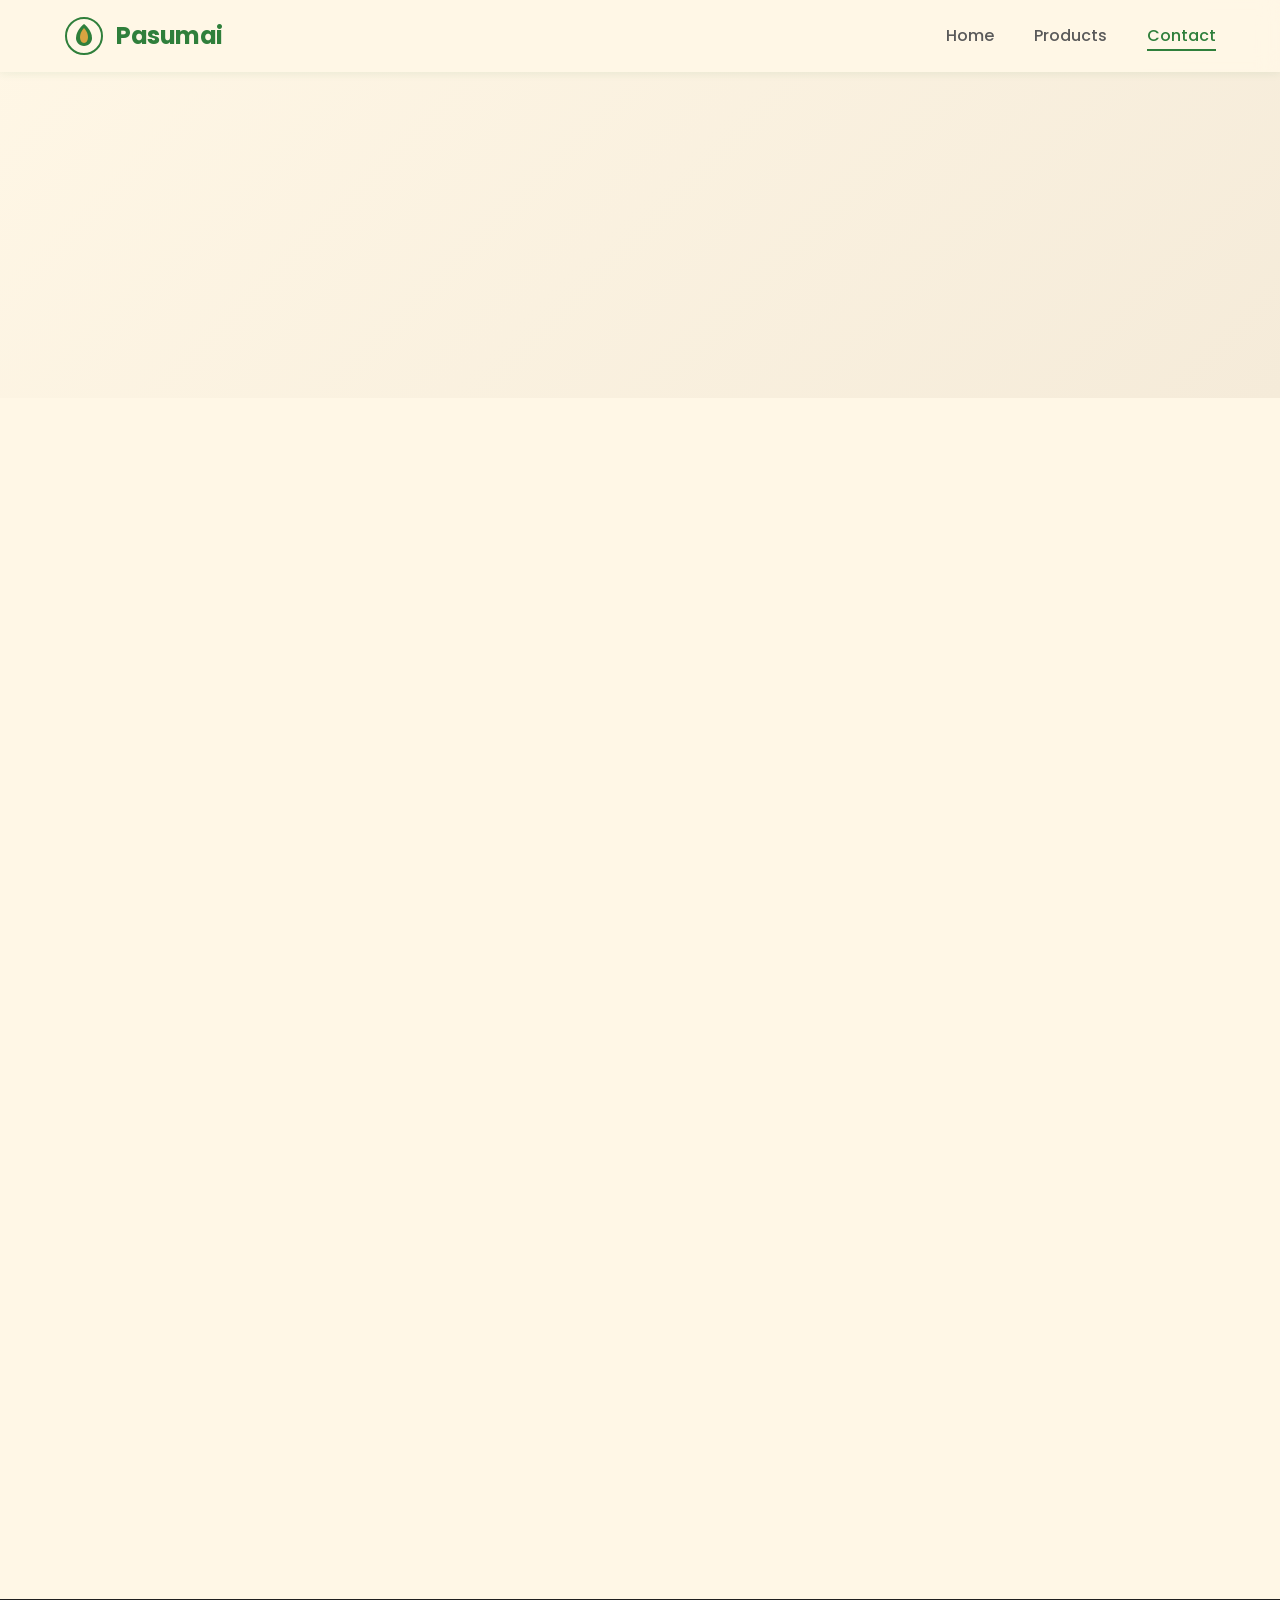
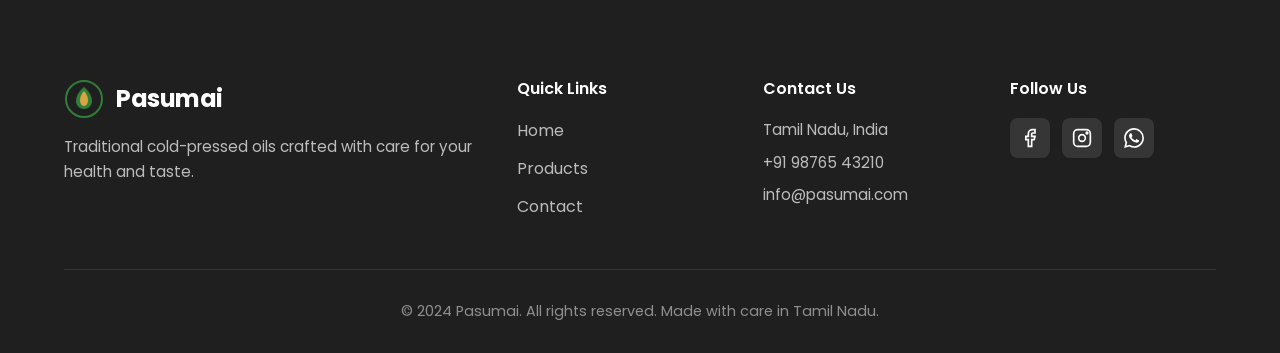
==== contact.html @ 81ae9e36 "Add files via upload" ====
<!DOCTYPE html>
<html lang="en">
<head>
  <meta charset="UTF-8">
  <meta name="viewport" content="width=device-width, initial-scale=1.0">
  <title>Contact - Pasumai Cold-Pressed Oils</title>
  <link rel="preconnect" href="https://fonts.googleapis.com">
  <link rel="preconnect" href="https://fonts.gstatic.com" crossorigin>
  <link href="https://fonts.googleapis.com/css2?family=Poppins:wght@400;500;600;700&family=Tiro+Tamil&display=swap" rel="stylesheet">
  <link rel="stylesheet" href="style.css">
</head>
<body>
  <!-- Floating Elements Background -->
  <div class="floating-elements" aria-hidden="true">
    <div class="leaf leaf-1"></div>
    <div class="leaf leaf-2"></div>
    <div class="grain grain-1"></div>
  </div>

  <!-- Navigation -->
  <nav class="navbar" id="navbar">
    <div class="nav-container">
      <a href="index.html" class="logo">
        <svg class="logo-icon" viewBox="0 0 40 40" fill="none" xmlns="http://www.w3.org/2000/svg">
          <circle cx="20" cy="20" r="18" stroke="#2F7F3B" stroke-width="2"/>
          <path d="M20 8C20 8 12 14 12 22C12 26 15 30 20 30C25 30 28 26 28 22C28 14 20 8 20 8Z" fill="#2F7F3B"/>
          <path d="M20 12C20 12 16 16 16 21C16 24 17.5 27 20 27C22.5 27 24 24 24 21C24 16 20 12 20 12Z" fill="#D9A441"/>
        </svg>
        <span class="logo-text">Pasumai</span>
      </a>
      
      <button class="mobile-menu-btn" id="mobileMenuBtn" aria-label="Toggle menu">
        <span></span>
        <span></span>
        <span></span>
      </button>
      
      <ul class="nav-links" id="navLinks">
        <li><a href="index.html">Home</a></li>
        <li><a href="products.html">Products</a></li>
        <li><a href="contact.html" class="active">Contact</a></li>
      </ul>
    </div>
  </nav>

  <!-- Page Header -->
  <section class="page-header">
    <div class="page-header-bg"></div>
    <div class="container">
      <div class="page-header-content reveal-up">
        <span class="section-label">Get in Touch</span>
        <h1>Place Your Order</h1>
        <p>We deliver pure, traditional oils right to your doorstep</p>
      </div>
    </div>
  </section>

  <!-- Contact Section -->
  <section class="contact-section section">
    <div class="container">
      <div class="contact-grid">
        <!-- Contact Form -->
        <div class="contact-form-container reveal-left">
          <div class="form-card">
            <h2>Order Form</h2>
            <p class="form-subtitle">Fill in your details and we'll get back to you shortly</p>
            
            <form id="orderForm" class="order-form">
              <div class="form-group">
                <label for="name">Your Name *</label>
                <input type="text" id="name" name="name" placeholder="Enter your full name" required>
                <span class="error-message" id="nameError"></span>
              </div>
              
              <div class="form-group">
                <label for="phone">Phone Number *</label>
                <input type="tel" id="phone" name="phone" placeholder="Enter your phone number" required>
                <span class="error-message" id="phoneError"></span>
              </div>
              
              <div class="form-group">
                <label for="product">Select Product *</label>
                <select id="product" name="product" required>
                  <option value="">Choose a product</option>
                  <option value="groundnut">Groundnut Oil - ₹220/L</option>
                  <option value="nallennai-mandavellam">Nallennai (Mandavellam) - ₹330/L</option>
                  <option value="nallennai-karupatti">Nallennai (Karupatti) - ₹340/L</option>
                  <option value="coconut">Coconut Oil - ₹380/L</option>
                </select>
                <span class="error-message" id="productError"></span>
              </div>
              
              <div class="form-group">
                <label for="quantity">Quantity (Liters) *</label>
                <input type="number" id="quantity" name="quantity" min="1" max="100" value="1" required>
                <span class="error-message" id="quantityError"></span>
              </div>
              
              <div class="form-group">
                <label for="address">Delivery Address</label>
                <textarea id="address" name="address" rows="3" placeholder="Enter your delivery address (optional)"></textarea>
              </div>
              
              <div class="form-total" id="formTotal">
                <span>Estimated Total:</span>
                <span class="total-amount" id="totalAmount">₹0</span>
              </div>
              
              <button type="submit" class="btn btn-primary btn-full">Submit Order</button>
            </form>
            
            <!-- Success Message -->
            <div id="successMessage" class="success-message hidden">
              <div class="success-icon">
                <svg viewBox="0 0 24 24" fill="none" stroke="currentColor" stroke-width="2">
                  <circle cx="12" cy="12" r="10"/>
                  <path d="M8 12l2 2 4-4"/>
                </svg>
              </div>
              <h3>Order Submitted Successfully!</h3>
              <p>Thank you for your order. We'll contact you shortly to confirm your order and arrange delivery.</p>
            </div>
          </div>
        </div>
        
        <!-- Contact Info -->
        <div class="contact-info reveal-right">
          <div class="info-card">
            <h3>Quick Contact</h3>
            <div class="contact-item">
              <div class="contact-icon">
                <svg viewBox="0 0 24 24" fill="none" stroke="#2F7F3B" stroke-width="2">
                  <path d="M22 16.92v3a2 2 0 0 1-2.18 2 19.79 19.79 0 0 1-8.63-3.07 19.5 19.5 0 0 1-6-6 19.79 19.79 0 0 1-3.07-8.67A2 2 0 0 1 4.11 2h3a2 2 0 0 1 2 1.72c.127.96.361 1.903.7 2.81a2 2 0 0 1-.45 2.11L8.09 9.91a16 16 0 0 0 6 6l1.27-1.27a2 2 0 0 1 2.11-.45c.907.339 1.85.573 2.81.7A2 2 0 0 1 22 16.92z"/>
                </svg>
              </div>
              <div>
                <p class="label">Phone</p>
                <p class="value">+91 98765 43210</p>
              </div>
            </div>
            <div class="contact-item">
              <div class="contact-icon">
                <svg viewBox="0 0 24 24" fill="currentColor">
                  <path d="M17.472 14.382c-.297-.149-1.758-.867-2.03-.967-.273-.099-.471-.148-.67.15-.197.297-.767.966-.94 1.164-.173.199-.347.223-.644.075-.297-.15-1.255-.463-2.39-1.475-.883-.788-1.48-1.761-1.653-2.059-.173-.297-.018-.458.13-.606.134-.133.298-.347.446-.52.149-.174.198-.298.298-.497.099-.198.05-.371-.025-.52-.075-.149-.669-1.612-.916-2.207-.242-.579-.487-.5-.669-.51-.173-.008-.371-.01-.57-.01-.198 0-.52.074-.792.372-.272.297-1.04 1.016-1.04 2.479 0 1.462 1.065 2.875 1.213 3.074.149.198 2.096 3.2 5.077 4.487.709.306 1.262.489 1.694.625.712.227 1.36.195 1.871.118.571-.085 1.758-.719 2.006-1.413.248-.694.248-1.289.173-1.413-.074-.124-.272-.198-.57-.347m-5.421 7.403h-.004a9.87 9.87 0 01-5.031-1.378l-.361-.214-3.741.982.998-3.648-.235-.374a9.86 9.86 0 01-1.51-5.26c.001-5.45 4.436-9.884 9.888-9.884 2.64 0 5.122 1.03 6.988 2.898a9.825 9.825 0 012.893 6.994c-.003 5.45-4.437 9.884-9.885 9.884m8.413-18.297A11.815 11.815 0 0012.05 0C5.495 0 .16 5.335.157 11.892c0 2.096.547 4.142 1.588 5.945L.057 24l6.305-1.654a11.882 11.882 0 005.683 1.448h.005c6.554 0 11.89-5.335 11.893-11.893a11.821 11.821 0 00-3.48-8.413z"/>
                </svg>
              </div>
              <div>
                <p class="label">WhatsApp</p>
                <p class="value">+91 98765 43210</p>
              </div>
            </div>
            <div class="contact-item">
              <div class="contact-icon">
                <svg viewBox="0 0 24 24" fill="none" stroke="#2F7F3B" stroke-width="2">
                  <path d="M4 4h16c1.1 0 2 .9 2 2v12c0 1.1-.9 2-2 2H4c-1.1 0-2-.9-2-2V6c0-1.1.9-2 2-2z"/>
                  <polyline points="22,6 12,13 2,6"/>
                </svg>
              </div>
              <div>
                <p class="label">Email</p>
                <p class="value">info@pasumai.com</p>
              </div>
            </div>
            <div class="contact-item">
              <div class="contact-icon">
                <svg viewBox="0 0 24 24" fill="none" stroke="#2F7F3B" stroke-width="2">
                  <path d="M21 10c0 7-9 13-9 13s-9-6-9-13a9 9 0 0 1 18 0z"/>
                  <circle cx="12" cy="10" r="3"/>
                </svg>
              </div>
              <div>
                <p class="label">Location</p>
                <p class="value">Tamil Nadu, India</p>
              </div>
            </div>
            
            <a href="https://wa.me/919876543210?text=Hi,%20I'm%20interested%20in%20ordering%20Pasumai%20cold-pressed%20oils." target="_blank" class="whatsapp-btn">
              <svg viewBox="0 0 24 24" fill="currentColor">
                <path d="M17.472 14.382c-.297-.149-1.758-.867-2.03-.967-.273-.099-.471-.148-.67.15-.197.297-.767.966-.94 1.164-.173.199-.347.223-.644.075-.297-.15-1.255-.463-2.39-1.475-.883-.788-1.48-1.761-1.653-2.059-.173-.297-.018-.458.13-.606.134-.133.298-.347.446-.52.149-.174.198-.298.298-.497.099-.198.05-.371-.025-.52-.075-.149-.669-1.612-.916-2.207-.242-.579-.487-.5-.669-.51-.173-.008-.371-.01-.57-.01-.198 0-.52.074-.792.372-.272.297-1.04 1.016-1.04 2.479 0 1.462 1.065 2.875 1.213 3.074.149.198 2.096 3.2 5.077 4.487.709.306 1.262.489 1.694.625.712.227 1.36.195 1.871.118.571-.085 1.758-.719 2.006-1.413.248-.694.248-1.289.173-1.413-.074-.124-.272-.198-.57-.347m-5.421 7.403h-.004a9.87 9.87 0 01-5.031-1.378l-.361-.214-3.741.982.998-3.648-.235-.374a9.86 9.86 0 01-1.51-5.26c.001-5.45 4.436-9.884 9.888-9.884 2.64 0 5.122 1.03 6.988 2.898a9.825 9.825 0 012.893 6.994c-.003 5.45-4.437 9.884-9.885 9.884m8.413-18.297A11.815 11.815 0 0012.05 0C5.495 0 .16 5.335.157 11.892c0 2.096.547 4.142 1.588 5.945L.057 24l6.305-1.654a11.882 11.882 0 005.683 1.448h.005c6.554 0 11.89-5.335 11.893-11.893a11.821 11.821 0 00-3.48-8.413z"/>
              </svg>
              Order on WhatsApp
            </a>
          </div>
          
          <div class="hours-card">
            <h3>Business Hours</h3>
            <div class="hours-list">
              <div class="hours-item">
                <span>Monday - Saturday</span>
                <span>9:00 AM - 7:00 PM</span>
              </div>
              <div class="hours-item">
                <span>Sunday</span>
                <span>10:00 AM - 2:00 PM</span>
              </div>
            </div>
          </div>
        </div>
      </div>
    </div>
  </section>

  <!-- Footer -->
  <footer class="footer">
    <div class="container">
      <div class="footer-grid">
        <div class="footer-brand">
          <a href="index.html" class="logo">
            <svg class="logo-icon" viewBox="0 0 40 40" fill="none" xmlns="http://www.w3.org/2000/svg">
              <circle cx="20" cy="20" r="18" stroke="#2F7F3B" stroke-width="2"/>
              <path d="M20 8C20 8 12 14 12 22C12 26 15 30 20 30C25 30 28 26 28 22C28 14 20 8 20 8Z" fill="#2F7F3B"/>
              <path d="M20 12C20 12 16 16 16 21C16 24 17.5 27 20 27C22.5 27 24 24 24 21C24 16 20 12 20 12Z" fill="#D9A441"/>
            </svg>
            <span class="logo-text">Pasumai</span>
          </a>
          <p class="footer-desc">Traditional cold-pressed oils crafted with care for your health and taste.</p>
        </div>
        <div class="footer-links">
          <h4>Quick Links</h4>
          <ul>
            <li><a href="index.html">Home</a></li>
            <li><a href="products.html">Products</a></li>
            <li><a href="contact.html">Contact</a></li>
          </ul>
        </div>
        <div class="footer-contact">
          <h4>Contact Us</h4>
          <p>Tamil Nadu, India</p>
          <p>+91 98765 43210</p>
          <p>info@pasumai.com</p>
        </div>
        <div class="footer-social">
          <h4>Follow Us</h4>
          <div class="social-links">
            <a href="#" aria-label="Facebook" class="social-link">
              <svg viewBox="0 0 24 24" fill="none" stroke="currentColor" stroke-width="2">
                <path d="M18 2h-3a5 5 0 0 0-5 5v3H7v4h3v8h4v-8h3l1-4h-4V7a1 1 0 0 1 1-1h3z"/>
              </svg>
            </a>
            <a href="#" aria-label="Instagram" class="social-link">
              <svg viewBox="0 0 24 24" fill="none" stroke="currentColor" stroke-width="2">
                <rect x="2" y="2" width="20" height="20" rx="5"/>
                <circle cx="12" cy="12" r="4"/>
                <circle cx="18" cy="6" r="1" fill="currentColor"/>
              </svg>
            </a>
            <a href="#" aria-label="WhatsApp" class="social-link">
              <svg viewBox="0 0 24 24" fill="currentColor">
                <path d="M17.472 14.382c-.297-.149-1.758-.867-2.03-.967-.273-.099-.471-.148-.67.15-.197.297-.767.966-.94 1.164-.173.199-.347.223-.644.075-.297-.15-1.255-.463-2.39-1.475-.883-.788-1.48-1.761-1.653-2.059-.173-.297-.018-.458.13-.606.134-.133.298-.347.446-.52.149-.174.198-.298.298-.497.099-.198.05-.371-.025-.52-.075-.149-.669-1.612-.916-2.207-.242-.579-.487-.5-.669-.51-.173-.008-.371-.01-.57-.01-.198 0-.52.074-.792.372-.272.297-1.04 1.016-1.04 2.479 0 1.462 1.065 2.875 1.213 3.074.149.198 2.096 3.2 5.077 4.487.709.306 1.262.489 1.694.625.712.227 1.36.195 1.871.118.571-.085 1.758-.719 2.006-1.413.248-.694.248-1.289.173-1.413-.074-.124-.272-.198-.57-.347m-5.421 7.403h-.004a9.87 9.87 0 01-5.031-1.378l-.361-.214-3.741.982.998-3.648-.235-.374a9.86 9.86 0 01-1.51-5.26c.001-5.45 4.436-9.884 9.888-9.884 2.64 0 5.122 1.03 6.988 2.898a9.825 9.825 0 012.893 6.994c-.003 5.45-4.437 9.884-9.885 9.884m8.413-18.297A11.815 11.815 0 0012.05 0C5.495 0 .16 5.335.157 11.892c0 2.096.547 4.142 1.588 5.945L.057 24l6.305-1.654a11.882 11.882 0 005.683 1.448h.005c6.554 0 11.89-5.335 11.893-11.893a11.821 11.821 0 00-3.48-8.413z"/>
              </svg>
            </a>
          </div>
        </div>
      </div>
      <div class="footer-bottom">
        <p>&copy; 2024 Pasumai. All rights reserved. Made with care in Tamil Nadu.</p>
      </div>
    </div>
  </footer>

  <script src="script.js"></script>
</body>
</html>
---- style.css ----
/* ================================
   PASUMAI - Cold-Pressed Oils
   Premium Traditional Brand
   ================================ */

/* CSS Variables */
:root {
  --primary: #2F7F3B;
  --primary-dark: #236429;
  --primary-light: #4A9E58;
  --accent: #D9A441;
  --accent-light: #E8BC6A;
  --brown: #5A3B1E;
  --brown-light: #8B6240;
  --cream: #FFF7E6;
  --cream-dark: #F5EBD9;
  --text-dark: #1F1F1F;
  --text-muted: #5A5A5A;
  --white: #FFFFFF;
  --shadow-sm: 0 2px 8px rgba(47, 127, 59, 0.08);
  --shadow-md: 0 4px 20px rgba(47, 127, 59, 0.12);
  --shadow-lg: 0 8px 40px rgba(47, 127, 59, 0.15);
  --radius-sm: 8px;
  --radius-md: 12px;
  --radius-lg: 20px;
  --transition: 0.3s cubic-bezier(0.4, 0, 0.2, 1);
}

/* Reset & Base */
*, *::before, *::after {
  margin: 0;
  padding: 0;
  box-sizing: border-box;
}

html {
  scroll-behavior: smooth;
}

body {
  font-family: 'Poppins', sans-serif;
  font-weight: 400;
  font-size: 16px;
  line-height: 1.6;
  color: var(--text-dark);
  background-color: var(--cream);
  overflow-x: hidden;
}

img {
  max-width: 100%;
  display: block;
}

a {
  text-decoration: none;
  color: inherit;
  transition: var(--transition);
}

ul {
  list-style: none;
}

/* Typography */
h1, h2, h3, h4 {
  font-weight: 600;
  line-height: 1.2;
  color: var(--text-dark);
}

h1 { font-size: clamp(2.5rem, 5vw, 4rem); }
h2 { font-size: clamp(1.8rem, 4vw, 2.5rem); }
h3 { font-size: clamp(1.3rem, 3vw, 1.5rem); }

/* Container */
.container {
  width: 100%;
  max-width: 1200px;
  margin: 0 auto;
  padding: 0 24px;
}

/* Section */
.section {
  padding: 100px 0;
}

@media (max-width: 768px) {
  .section {
    padding: 60px 0;
  }
}

/* ================================
   FLOATING ELEMENTS (Background)
   ================================ */
.floating-elements {
  position: fixed;
  top: 0;
  left: 0;
  width: 100%;
  height: 100%;
  pointer-events: none;
  z-index: -1;
  overflow: hidden;
}

.leaf, .grain {
  position: absolute;
  opacity: 0.15;
  animation: floatLeaf 20s ease-in-out infinite;
}

.leaf {
  width: 60px;
  height: 60px;
  background: var(--primary);
  border-radius: 0 50% 50% 50%;
  transform: rotate(45deg);
}

.leaf-1 { top: 10%; left: 5%; animation-delay: 0s; }
.leaf-2 { top: 60%; right: 10%; animation-delay: -7s; }
.leaf-3 { bottom: 20%; left: 15%; animation-delay: -14s; }

.grain {
  width: 20px;
  height: 20px;
  background: var(--accent);
  border-radius: 50%;
}

.grain-1 { top: 30%; right: 20%; animation-delay: -3s; animation-duration: 25s; }
.grain-2 { bottom: 30%; left: 10%; animation-delay: -10s; animation-duration: 22s; }

@keyframes floatLeaf {
  0%, 100% {
    transform: rotate(45deg) translateY(0) translateX(0);
  }
  25% {
    transform: rotate(55deg) translateY(-20px) translateX(10px);
  }
  50% {
    transform: rotate(45deg) translateY(-40px) translateX(-5px);
  }
  75% {
    transform: rotate(35deg) translateY(-20px) translateX(15px);
  }
}

/* ================================
   NAVIGATION
   ================================ */
.navbar {
  position: fixed;
  top: 0;
  left: 0;
  width: 100%;
  z-index: 1000;
  background: rgba(255, 247, 230, 0.95);
  backdrop-filter: blur(10px);
  box-shadow: var(--shadow-sm);
  transition: var(--transition);
}

.navbar.scrolled {
  background: rgba(255, 255, 255, 0.98);
  box-shadow: var(--shadow-md);
}

.nav-container {
  display: flex;
  justify-content: space-between;
  align-items: center;
  max-width: 1200px;
  margin: 0 auto;
  padding: 16px 24px;
}

.logo {
  display: flex;
  align-items: center;
  gap: 12px;
}

.logo-icon {
  width: 40px;
  height: 40px;
}

.logo-text {
  font-size: 1.5rem;
  font-weight: 700;
  color: var(--primary);
  letter-spacing: -0.5px;
}

.nav-links {
  display: flex;
  gap: 40px;
}

.nav-links a {
  font-weight: 500;
  color: var(--text-muted);
  position: relative;
  padding: 4px 0;
}

.nav-links a::after {
  content: '';
  position: absolute;
  bottom: 0;
  left: 0;
  width: 0;
  height: 2px;
  background: var(--primary);
  transition: var(--transition);
}

.nav-links a:hover,
.nav-links a.active {
  color: var(--primary);
}

.nav-links a:hover::after,
.nav-links a.active::after {
  width: 100%;
}

/* Mobile Menu Button */
.mobile-menu-btn {
  display: none;
  flex-direction: column;
  gap: 6px;
  padding: 8px;
  background: none;
  border: none;
  cursor: pointer;
}

.mobile-menu-btn span {
  display: block;
  width: 24px;
  height: 2px;
  background: var(--text-dark);
  transition: var(--transition);
}

.mobile-menu-btn.active span:nth-child(1) {
  transform: rotate(45deg) translate(6px, 6px);
}

.mobile-menu-btn.active span:nth-child(2) {
  opacity: 0;
}

.mobile-menu-btn.active span:nth-child(3) {
  transform: rotate(-45deg) translate(6px, -6px);
}

@media (max-width: 768px) {
  .mobile-menu-btn {
    display: flex;
  }
  
  .nav-links {
    position: fixed;
    top: 72px;
    left: 0;
    width: 100%;
    flex-direction: column;
    gap: 0;
    background: var(--white);
    padding: 0;
    max-height: 0;
    overflow: hidden;
    transition: var(--transition);
    box-shadow: var(--shadow-md);
  }
  
  .nav-links.active {
    max-height: 300px;
    padding: 20px 0;
  }
  
  .nav-links li {
    text-align: center;
    padding: 12px 24px;
    border-bottom: 1px solid var(--cream-dark);
  }
  
  .nav-links li:last-child {
    border-bottom: none;
  }
}

/* ================================
   HERO SECTION
   ================================ */
.hero {
  min-height: 100vh;
  display: flex;
  align-items: center;
  position: relative;
  padding-top: 80px;
  overflow: hidden;
}

.hero-bg-pattern {
  position: absolute;
  top: 0;
  right: 0;
  width: 60%;
  height: 100%;
  background: linear-gradient(135deg, transparent 0%, rgba(47, 127, 59, 0.03) 100%);
  clip-path: polygon(20% 0, 100% 0, 100% 100%, 0% 100%);
}

.hero-content {
  display: grid;
  grid-template-columns: 1fr 1fr;
  gap: 60px;
  align-items: center;
  max-width: 1200px;
  margin: 0 auto;
  padding: 0 24px;
}

.hero-tagline {
  font-size: 0.9rem;
  font-weight: 500;
  color: var(--primary);
  text-transform: uppercase;
  letter-spacing: 2px;
  margin-bottom: 16px;
}

.hero-title {
  margin-bottom: 24px;
}

.hero-title .highlight {
  color: var(--primary);
  position: relative;
}

.hero-title .highlight::after {
  content: '';
  position: absolute;
  bottom: 8px;
  left: 0;
  width: 100%;
  height: 12px;
  background: var(--accent);
  opacity: 0.3;
  z-index: -1;
}

.hero-description {
  font-size: 1.1rem;
  color: var(--text-muted);
  margin-bottom: 32px;
  max-width: 500px;
}

.hero-buttons {
  display: flex;
  gap: 16px;
  flex-wrap: wrap;
}

/* Hero Visual */
.hero-visual {
  position: relative;
  display: flex;
  justify-content: center;
  align-items: center;
  height: 500px;
}

.oil-drop-container {
  position: relative;
  z-index: 2;
}

.oil-drop {
  width: 200px;
  height: 260px;
  background: linear-gradient(180deg, var(--accent-light) 0%, var(--accent) 50%, #C4912E 100%);
  border-radius: 50% 50% 50% 50% / 60% 60% 40% 40%;
  position: relative;
  animation: dropFloat 4s ease-in-out infinite;
  box-shadow: 
    inset -20px -20px 40px rgba(0,0,0,0.1),
    inset 20px 20px 40px rgba(255,255,255,0.3),
    0 30px 60px rgba(217, 164, 65, 0.4);
}

.oil-drop::before {
  content: '';
  position: absolute;
  top: 20%;
  left: 20%;
  width: 30%;
  height: 30%;
  background: rgba(255, 255, 255, 0.4);
  border-radius: 50%;
  filter: blur(8px);
}

.oil-drop-shadow {
  width: 150px;
  height: 20px;
  background: rgba(47, 127, 59, 0.2);
  border-radius: 50%;
  margin-top: 30px;
  animation: shadowPulse 4s ease-in-out infinite;
}

@keyframes dropFloat {
  0%, 100% { transform: translateY(0); }
  50% { transform: translateY(-20px); }
}

@keyframes shadowPulse {
  0%, 100% { transform: scale(1); opacity: 0.6; }
  50% { transform: scale(0.9); opacity: 0.4; }
}

/* Decorative Circles */
.decorative-circle {
  position: absolute;
  border: 2px solid var(--primary);
  border-radius: 50%;
  opacity: 0.2;
}

.circle-1 {
  width: 350px;
  height: 350px;
  animation: rotateCircle 30s linear infinite;
}

.circle-2 {
  width: 280px;
  height: 280px;
  animation: rotateCircle 25s linear infinite reverse;
}

.circle-3 {
  width: 420px;
  height: 420px;
  animation: rotateCircle 35s linear infinite;
}

@keyframes rotateCircle {
  from { transform: rotate(0deg); }
  to { transform: rotate(360deg); }
}

/* Scroll Indicator */
.scroll-indicator {
  position: absolute;
  bottom: 40px;
  left: 50%;
  transform: translateX(-50%);
  display: flex;
  flex-direction: column;
  align-items: center;
  gap: 8px;
  color: var(--text-muted);
  font-size: 0.75rem;
  letter-spacing: 2px;
  text-transform: uppercase;
}

.scroll-line {
  width: 1px;
  height: 40px;
  background: linear-gradient(to bottom, var(--primary), transparent);
  animation: scrollLine 2s ease-in-out infinite;
}

@keyframes scrollLine {
  0%, 100% { transform: scaleY(1); opacity: 1; }
  50% { transform: scaleY(0.5); opacity: 0.5; }
}

@media (max-width: 968px) {
  .hero-content {
    grid-template-columns: 1fr;
    text-align: center;
  }
  
  .hero-description {
    margin-left: auto;
    margin-right: auto;
  }
  
  .hero-buttons {
    justify-content: center;
  }
  
  .hero-visual {
    height: 350px;
    order: -1;
  }
  
  .oil-drop {
    width: 150px;
    height: 200px;
  }
  
  .decorative-circle {
    transform: scale(0.7);
  }
}

/* ================================
   BUTTONS
   ================================ */
.btn {
  display: inline-flex;
  align-items: center;
  justify-content: center;
  gap: 8px;
  padding: 14px 32px;
  font-family: inherit;
  font-size: 1rem;
  font-weight: 600;
  border-radius: var(--radius-sm);
  border: 2px solid transparent;
  cursor: pointer;
  transition: var(--transition);
  position: relative;
  overflow: hidden;
}

.btn::before {
  content: '';
  position: absolute;
  top: 50%;
  left: 50%;
  width: 0;
  height: 0;
  background: rgba(255, 255, 255, 0.2);
  border-radius: 50%;
  transform: translate(-50%, -50%);
  transition: width 0.6s, height 0.6s;
}

.btn:hover::before {
  width: 300px;
  height: 300px;
}

.btn-primary {
  background: var(--primary);
  color: var(--white);
  border-color: var(--primary);
}

.btn-primary:hover {
  background: var(--primary-dark);
  border-color: var(--primary-dark);
  transform: translateY(-2px);
  box-shadow: var(--shadow-md);
}

.btn-outline {
  background: transparent;
  color: var(--primary);
  border-color: var(--primary);
}

.btn-outline:hover {
  background: var(--primary);
  color: var(--white);
  transform: translateY(-2px);
}

.btn-light {
  background: var(--white);
  color: var(--primary);
  border-color: var(--white);
}

.btn-light:hover {
  background: var(--cream);
  border-color: var(--cream);
  transform: translateY(-2px);
}

.btn-full {
  width: 100%;
}

/* ================================
   SECTION HEADERS
   ================================ */
.section-label {
  display: inline-block;
  font-size: 0.85rem;
  font-weight: 600;
  color: var(--primary);
  text-transform: uppercase;
  letter-spacing: 3px;
  margin-bottom: 12px;
  position: relative;
  padding-left: 50px;
}

.section-label::before {
  content: '';
  position: absolute;
  left: 0;
  top: 50%;
  width: 35px;
  height: 2px;
  background: var(--accent);
  transform: translateY(-50%);
}

.section-header {
  margin-bottom: 50px;
}

.section-header.center {
  text-align: center;
}

.section-header.center .section-label {
  padding-left: 0;
}

.section-header.center .section-label::before {
  display: none;
}

.section-title {
  color: var(--text-dark);
}

/* ================================
   ABOUT SECTION
   ================================ */
.about-grid {
  display: grid;
  grid-template-columns: 1fr 1fr;
  gap: 80px;
  align-items: center;
}

.about-image {
  position: relative;
}

.image-frame {
  position: relative;
  border-radius: var(--radius-lg);
  overflow: hidden;
  box-shadow: var(--shadow-lg);
}

.image-placeholder {
  aspect-ratio: 4/5;
  background: var(--cream-dark);
}

.image-placeholder svg {
  width: 100%;
  height: 100%;
}

.experience-badge {
  position: absolute;
  bottom: -20px;
  right: -20px;
  background: var(--primary);
  color: var(--white);
  padding: 24px;
  border-radius: var(--radius-md);
  text-align: center;
  box-shadow: var(--shadow-md);
}

.experience-badge .years {
  display: block;
  font-size: 2.5rem;
  font-weight: 700;
  line-height: 1;
}

.experience-badge .text {
  font-size: 0.85rem;
  line-height: 1.3;
}

.about-content .section-label {
  margin-bottom: 16px;
}

.about-text {
  color: var(--text-muted);
  margin-bottom: 20px;
}

.about-stats {
  display: flex;
  gap: 40px;
  margin-top: 40px;
  padding-top: 40px;
  border-top: 1px solid var(--cream-dark);
}

.stat {
  text-align: center;
}

.stat-number {
  display: block;
  font-size: 2.5rem;
  font-weight: 700;
  color: var(--primary);
  line-height: 1;
}

.stat-label {
  font-size: 0.9rem;
  color: var(--text-muted);
  margin-top: 8px;
}

@media (max-width: 968px) {
  .about-grid {
    grid-template-columns: 1fr;
    gap: 50px;
  }
  
  .about-image {
    max-width: 400px;
    margin: 0 auto;
  }
  
  .experience-badge {
    bottom: -10px;
    right: -10px;
    padding: 16px;
  }
  
  .about-stats {
    justify-content: center;
  }
}

@media (max-width: 480px) {
  .about-stats {
    flex-direction: column;
    gap: 24px;
  }
}

/* ================================
   WHY US SECTION
   ================================ */
.why-us {
  background: linear-gradient(180deg, var(--cream) 0%, var(--cream-dark) 100%);
}

.features-grid {
  display: grid;
  grid-template-columns: repeat(4, 1fr);
  gap: 30px;
}

.feature-card {
  background: var(--white);
  padding: 40px 30px;
  border-radius: var(--radius-md);
  text-align: center;
  box-shadow: var(--shadow-sm);
  transition: var(--transition);
  position: relative;
  overflow: hidden;
}

.feature-card::before {
  content: '';
  position: absolute;
  top: 0;
  left: 0;
  width: 100%;
  height: 4px;
  background: linear-gradient(90deg, var(--primary), var(--accent));
  transform: scaleX(0);
  transition: var(--transition);
}

.feature-card:hover {
  transform: translateY(-8px);
  box-shadow: var(--shadow-lg);
}

.feature-card:hover::before {
  transform: scaleX(1);
}

.feature-icon {
  width: 70px;
  height: 70px;
  margin: 0 auto 20px;
}

.feature-icon svg {
  width: 100%;
  height: 100%;
}

.feature-title {
  margin-bottom: 12px;
  color: var(--text-dark);
}

.feature-text {
  font-size: 0.95rem;
  color: var(--text-muted);
}

@media (max-width: 968px) {
  .features-grid {
    grid-template-columns: repeat(2, 1fr);
  }
}

@media (max-width: 580px) {
  .features-grid {
    grid-template-columns: 1fr;
  }
}

/* ================================
   FEATURED PRODUCTS
   ================================ */
.products-preview {
  display: grid;
  grid-template-columns: repeat(3, 1fr);
  gap: 30px;
}

.product-card {
  background: var(--white);
  border-radius: var(--radius-md);
  overflow: hidden;
  box-shadow: var(--shadow-sm);
  transition: var(--transition);
}

.product-card:hover {
  transform: translateY(-8px);
  box-shadow: var(--shadow-lg);
}

.product-image {
  position: relative;
  overflow: hidden;
}

.product-placeholder {
  aspect-ratio: 1;
  background: var(--cream-dark);
  transition: var(--transition);
}

.product-card:hover .product-placeholder {
  transform: scale(1.05);
}

.product-badge {
  position: absolute;
  top: 16px;
  left: 16px;
  background: var(--primary);
  color: var(--white);
  padding: 6px 14px;
  font-size: 0.75rem;
  font-weight: 600;
  border-radius: 20px;
  text-transform: uppercase;
  letter-spacing: 1px;
}

.product-info {
  padding: 24px;
}

.product-name {
  margin-bottom: 8px;
  color: var(--text-dark);
}

.product-desc {
  font-size: 0.9rem;
  color: var(--text-muted);
  margin-bottom: 16px;
}

.product-price {
  font-size: 1.5rem;
  font-weight: 700;
  color: var(--primary);
}

.product-price span {
  font-size: 0.9rem;
  font-weight: 400;
  color: var(--text-muted);
}

.section-cta {
  text-align: center;
  margin-top: 50px;
}

@media (max-width: 968px) {
  .products-preview {
    grid-template-columns: repeat(2, 1fr);
  }
}

@media (max-width: 580px) {
  .products-preview {
    grid-template-columns: 1fr;
    max-width: 350px;
    margin: 0 auto;
  }
}

/* ================================
   CTA SECTION
   ================================ */
.cta-section {
  position: relative;
  padding: 100px 0;
  overflow: hidden;
}

.cta-bg {
  position: absolute;
  top: 0;
  left: 0;
  width: 100%;
  height: 100%;
  background: linear-gradient(135deg, var(--primary) 0%, var(--primary-dark) 100%);
}

.cta-bg::before {
  content: '';
  position: absolute;
  top: 0;
  right: 0;
  width: 50%;
  height: 100%;
  background: url("data:image/svg+xml,%3Csvg width='60' height='60' viewBox='0 0 60 60' xmlns='http://www.w3.org/2000/svg'%3E%3Cpath d='M30 0L30 60M0 30L60 30' stroke='%23ffffff' stroke-width='1' stroke-opacity='0.1'/%3E%3C/svg%3E");
}

.cta-content {
  position: relative;
  text-align: center;
  color: var(--white);
}

.cta-content h2 {
  color: var(--white);
  margin-bottom: 16px;
}

.cta-content p {
  font-size: 1.1rem;
  opacity: 0.9;
  margin-bottom: 32px;
  max-width: 500px;
  margin-left: auto;
  margin-right: auto;
}

/* ================================
   FOOTER
   ================================ */
.footer {
  background: var(--text-dark);
  color: var(--white);
  padding: 80px 0 30px;
}

.footer-grid {
  display: grid;
  grid-template-columns: 2fr 1fr 1fr 1fr;
  gap: 40px;
  margin-bottom: 50px;
}

.footer-brand .logo-text {
  color: var(--white);
}

.footer-desc {
  color: rgba(255, 255, 255, 0.7);
  margin-top: 16px;
  font-size: 0.95rem;
}

.footer-links h4,
.footer-contact h4,
.footer-social h4 {
  color: var(--white);
  font-size: 1rem;
  margin-bottom: 20px;
}

.footer-links ul {
  display: flex;
  flex-direction: column;
  gap: 12px;
}

.footer-links a {
  color: rgba(255, 255, 255, 0.7);
}

.footer-links a:hover {
  color: var(--accent);
}

.footer-contact p {
  color: rgba(255, 255, 255, 0.7);
  margin-bottom: 8px;
  font-size: 0.95rem;
}

.social-links {
  display: flex;
  gap: 12px;
}

.social-link {
  width: 40px;
  height: 40px;
  display: flex;
  align-items: center;
  justify-content: center;
  background: rgba(255, 255, 255, 0.1);
  border-radius: var(--radius-sm);
  color: var(--white);
  transition: var(--transition);
}

.social-link:hover {
  background: var(--primary);
  transform: translateY(-3px);
}

.social-link svg {
  width: 20px;
  height: 20px;
}

.footer-bottom {
  text-align: center;
  padding-top: 30px;
  border-top: 1px solid rgba(255, 255, 255, 0.1);
}

.footer-bottom p {
  color: rgba(255, 255, 255, 0.5);
  font-size: 0.9rem;
}

@media (max-width: 968px) {
  .footer-grid {
    grid-template-columns: repeat(2, 1fr);
  }
}

@media (max-width: 580px) {
  .footer-grid {
    grid-template-columns: 1fr;
    text-align: center;
  }
  
  .social-links {
    justify-content: center;
  }
}

/* ================================
   PAGE HEADER (Products & Contact)
   ================================ */
.page-header {
  position: relative;
  padding: 160px 0 80px;
  overflow: hidden;
}

.page-header-bg {
  position: absolute;
  top: 0;
  left: 0;
  width: 100%;
  height: 100%;
  background: linear-gradient(135deg, var(--cream) 0%, var(--cream-dark) 100%);
}

.page-header-content {
  position: relative;
  text-align: center;
}

.page-header-content h1 {
  margin-bottom: 16px;
}

.page-header-content p {
  font-size: 1.1rem;
  color: var(--text-muted);
  max-width: 500px;
  margin: 0 auto;
}

/* ================================
   PRODUCTS PAGE
   ================================ */
.products-section {
  background: var(--white);
}

.products-grid {
  display: flex;
  flex-direction: column;
  gap: 60px;
}

.product-card-full {
  display: grid;
  grid-template-columns: 400px 1fr;
  gap: 50px;
  background: var(--cream);
  border-radius: var(--radius-lg);
  overflow: hidden;
  box-shadow: var(--shadow-md);
  transition: var(--transition);
}

.product-card-full:hover {
  box-shadow: var(--shadow-lg);
}

.product-card-full.featured {
  background: linear-gradient(135deg, var(--cream) 0%, #E8DCC8 100%);
  border: 2px solid var(--accent);
}

.product-image-full {
  position: relative;
}

.product-placeholder-large {
  aspect-ratio: 1;
  background: var(--cream-dark);
}

.product-placeholder-large svg {
  width: 100%;
  height: 100%;
}

.product-badge-large {
  position: absolute;
  top: 20px;
  left: 20px;
  background: var(--primary);
  color: var(--white);
  padding: 10px 20px;
  font-size: 0.8rem;
  font-weight: 600;
  border-radius: var(--radius-sm);
  text-transform: uppercase;
  letter-spacing: 1px;
}

.product-badge-large.premium {
  background: linear-gradient(135deg, var(--accent) 0%, var(--brown) 100%);
}

.product-info-full {
  padding: 40px 40px 40px 0;
  display: flex;
  flex-direction: column;
  justify-content: center;
}

.product-title {
  margin-bottom: 8px;
}

.product-tagline {
  font-family: 'Tiro Tamil', serif;
  font-size: 1.1rem;
  color: var(--primary);
  margin-bottom: 20px;
}

.product-description {
  color: var(--text-muted);
  margin-bottom: 24px;
  line-height: 1.8;
}

.product-features {
  margin-bottom: 24px;
}

.product-features li {
  padding: 8px 0;
  padding-left: 28px;
  position: relative;
  color: var(--text-muted);
}

.product-features li::before {
  content: '';
  position: absolute;
  left: 0;
  top: 14px;
  width: 16px;
  height: 16px;
  background: var(--primary);
  border-radius: 50%;
  background-image: url("data:image/svg+xml,%3Csvg xmlns='http://www.w3.org/2000/svg' viewBox='0 0 24 24' fill='none' stroke='white' stroke-width='3'%3E%3Cpath d='M5 12l5 5L20 7'/%3E%3C/svg%3E");
  background-size: 10px;
  background-position: center;
  background-repeat: no-repeat;
}

.product-pricing {
  margin-bottom: 24px;
}

.price-main {
  font-size: 2rem;
  font-weight: 700;
  color: var(--primary);
}

.price-unit {
  font-size: 1rem;
  font-weight: 400;
  color: var(--text-muted);
}

/* Variant Cards */
.variant-cards {
  display: grid;
  grid-template-columns: 1fr 1fr;
  gap: 20px;
  margin-bottom: 24px;
}

.variant-card {
  background: var(--white);
  padding: 24px;
  border-radius: var(--radius-md);
  box-shadow: var(--shadow-sm);
}

.variant-card h4 {
  color: var(--brown);
  margin-bottom: 8px;
}

.variant-card p {
  font-size: 0.9rem;
  color: var(--text-muted);
  margin-bottom: 12px;
}

.variant-price .price-main {
  font-size: 1.5rem;
}

@media (max-width: 968px) {
  .product-card-full {
    grid-template-columns: 1fr;
  }
  
  .product-info-full {
    padding: 30px;
  }
  
  .variant-cards {
    grid-template-columns: 1fr;
  }
}

/* Info Banner */
.info-banner {
  background: var(--cream-dark);
  padding: 40px 0;
}

.info-grid {
  display: flex;
  justify-content: center;
  gap: 60px;
  flex-wrap: wrap;
}

.info-item {
  display: flex;
  align-items: center;
  gap: 12px;
  color: var(--text-dark);
}

.info-item svg {
  width: 28px;
  height: 28px;
  flex-shrink: 0;
}

/* ================================
   CONTACT PAGE
   ================================ */
.contact-section {
  background: var(--cream);
}

.contact-grid {
  display: grid;
  grid-template-columns: 1.2fr 1fr;
  gap: 50px;
}

/* Form Card */
.form-card {
  background: var(--white);
  padding: 50px;
  border-radius: var(--radius-lg);
  box-shadow: var(--shadow-md);
}

.form-card h2 {
  margin-bottom: 8px;
}

.form-subtitle {
  color: var(--text-muted);
  margin-bottom: 32px;
}

.form-group {
  margin-bottom: 24px;
}

.form-group label {
  display: block;
  font-weight: 500;
  margin-bottom: 8px;
  color: var(--text-dark);
}

.form-group input,
.form-group select,
.form-group textarea {
  width: 100%;
  padding: 14px 18px;
  font-family: inherit;
  font-size: 1rem;
  border: 2px solid var(--cream-dark);
  border-radius: var(--radius-sm);
  background: var(--cream);
  color: var(--text-dark);
  transition: var(--transition);
}

.form-group input:focus,
.form-group select:focus,
.form-group textarea:focus {
  outline: none;
  border-color: var(--primary);
  background: var(--white);
  box-shadow: 0 0 0 4px rgba(47, 127, 59, 0.1);
}

.form-group input::placeholder,
.form-group textarea::placeholder {
  color: var(--text-muted);
}

.form-group select {
  cursor: pointer;
  appearance: none;
  background-image: url("data:image/svg+xml,%3Csvg xmlns='http://www.w3.org/2000/svg' width='24' height='24' viewBox='0 0 24 24' fill='none' stroke='%235A5A5A' stroke-width='2'%3E%3Cpath d='M6 9l6 6 6-6'/%3E%3C/svg%3E");
  background-repeat: no-repeat;
  background-position: right 14px center;
  background-size: 20px;
}

.error-message {
  display: block;
  color: #DC3545;
  font-size: 0.85rem;
  margin-top: 6px;
}

.form-group.error input,
.form-group.error select {
  border-color: #DC3545;
}

.form-total {
  display: flex;
  justify-content: space-between;
  align-items: center;
  padding: 20px;
  background: var(--cream);
  border-radius: var(--radius-sm);
  margin-bottom: 24px;
  font-weight: 500;
}

.total-amount {
  font-size: 1.5rem;
  font-weight: 700;
  color: var(--primary);
}

/* Success Message */
.success-message {
  text-align: center;
  padding: 40px;
}

.success-message.hidden {
  display: none;
}

.success-icon {
  width: 80px;
  height: 80px;
  margin: 0 auto 24px;
  background: var(--primary);
  border-radius: 50%;
  display: flex;
  align-items: center;
  justify-content: center;
  animation: successPop 0.5s ease;
}

.success-icon svg {
  width: 40px;
  height: 40px;
  stroke: var(--white);
}

@keyframes successPop {
  0% { transform: scale(0); }
  50% { transform: scale(1.1); }
  100% { transform: scale(1); }
}

.success-message h3 {
  color: var(--primary);
  margin-bottom: 12px;
}

.success-message p {
  color: var(--text-muted);
}

/* Contact Info */
.contact-info {
  display: flex;
  flex-direction: column;
  gap: 30px;
}

.info-card, .hours-card {
  background: var(--white);
  padding: 30px;
  border-radius: var(--radius-lg);
  box-shadow: var(--shadow-md);
}

.info-card h3, .hours-card h3 {
  margin-bottom: 24px;
  padding-bottom: 16px;
  border-bottom: 2px solid var(--cream-dark);
}

.contact-item {
  display: flex;
  align-items: flex-start;
  gap: 16px;
  margin-bottom: 20px;
}

.contact-icon {
  width: 44px;
  height: 44px;
  background: var(--cream);
  border-radius: var(--radius-sm);
  display: flex;
  align-items: center;
  justify-content: center;
  flex-shrink: 0;
}

.contact-icon svg {
  width: 22px;
  height: 22px;
}

.contact-item .label {
  font-size: 0.85rem;
  color: var(--text-muted);
  margin-bottom: 2px;
}

.contact-item .value {
  font-weight: 500;
  color: var(--text-dark);
}

.whatsapp-btn {
  display: flex;
  align-items: center;
  justify-content: center;
  gap: 12px;
  background: #25D366;
  color: var(--white);
  padding: 16px 24px;
  border-radius: var(--radius-sm);
  font-weight: 600;
  margin-top: 24px;
  transition: var(--transition);
}

.whatsapp-btn:hover {
  background: #20BD5A;
  transform: translateY(-2px);
  box-shadow: 0 8px 20px rgba(37, 211, 102, 0.3);
}

.whatsapp-btn svg {
  width: 24px;
  height: 24px;
}

/* Hours Card */
.hours-item {
  display: flex;
  justify-content: space-between;
  padding: 12px 0;
  border-bottom: 1px solid var(--cream-dark);
}

.hours-item:last-child {
  border-bottom: none;
}

@media (max-width: 968px) {
  .contact-grid {
    grid-template-columns: 1fr;
  }
  
  .form-card {
    padding: 30px;
  }
}

/* ================================
   ANIMATIONS (Reveal)
   ================================ */
.reveal-up,
.reveal-left,
.reveal-right,
.reveal-scale {
  opacity: 0;
  transition: all 0.8s cubic-bezier(0.4, 0, 0.2, 1);
}

.reveal-up {
  transform: translateY(40px);
}

.reveal-left {
  transform: translateX(-40px);
}

.reveal-right {
  transform: translateX(40px);
}

.reveal-scale {
  transform: scale(0.9);
}

.reveal-up.revealed,
.reveal-left.revealed,
.reveal-right.revealed,
.reveal-scale.revealed {
  opacity: 1;
  transform: translate(0) scale(1);
}

.delay-1 { transition-delay: 0.1s; }
.delay-2 { transition-delay: 0.2s; }
.delay-3 { transition-delay: 0.3s; }
.delay-4 { transition-delay: 0.4s; }

/* Reduced Motion */
@media (prefers-reduced-motion: reduce) {
  *,
  *::before,
  *::after {
    animation-duration: 0.01ms !important;
    animation-iteration-count: 1 !important;
    transition-duration: 0.01ms !important;
  }
  
  .reveal-up,
  .reveal-left,
  .reveal-right,
  .reveal-scale {
    opacity: 1;
    transform: none;
  }
}
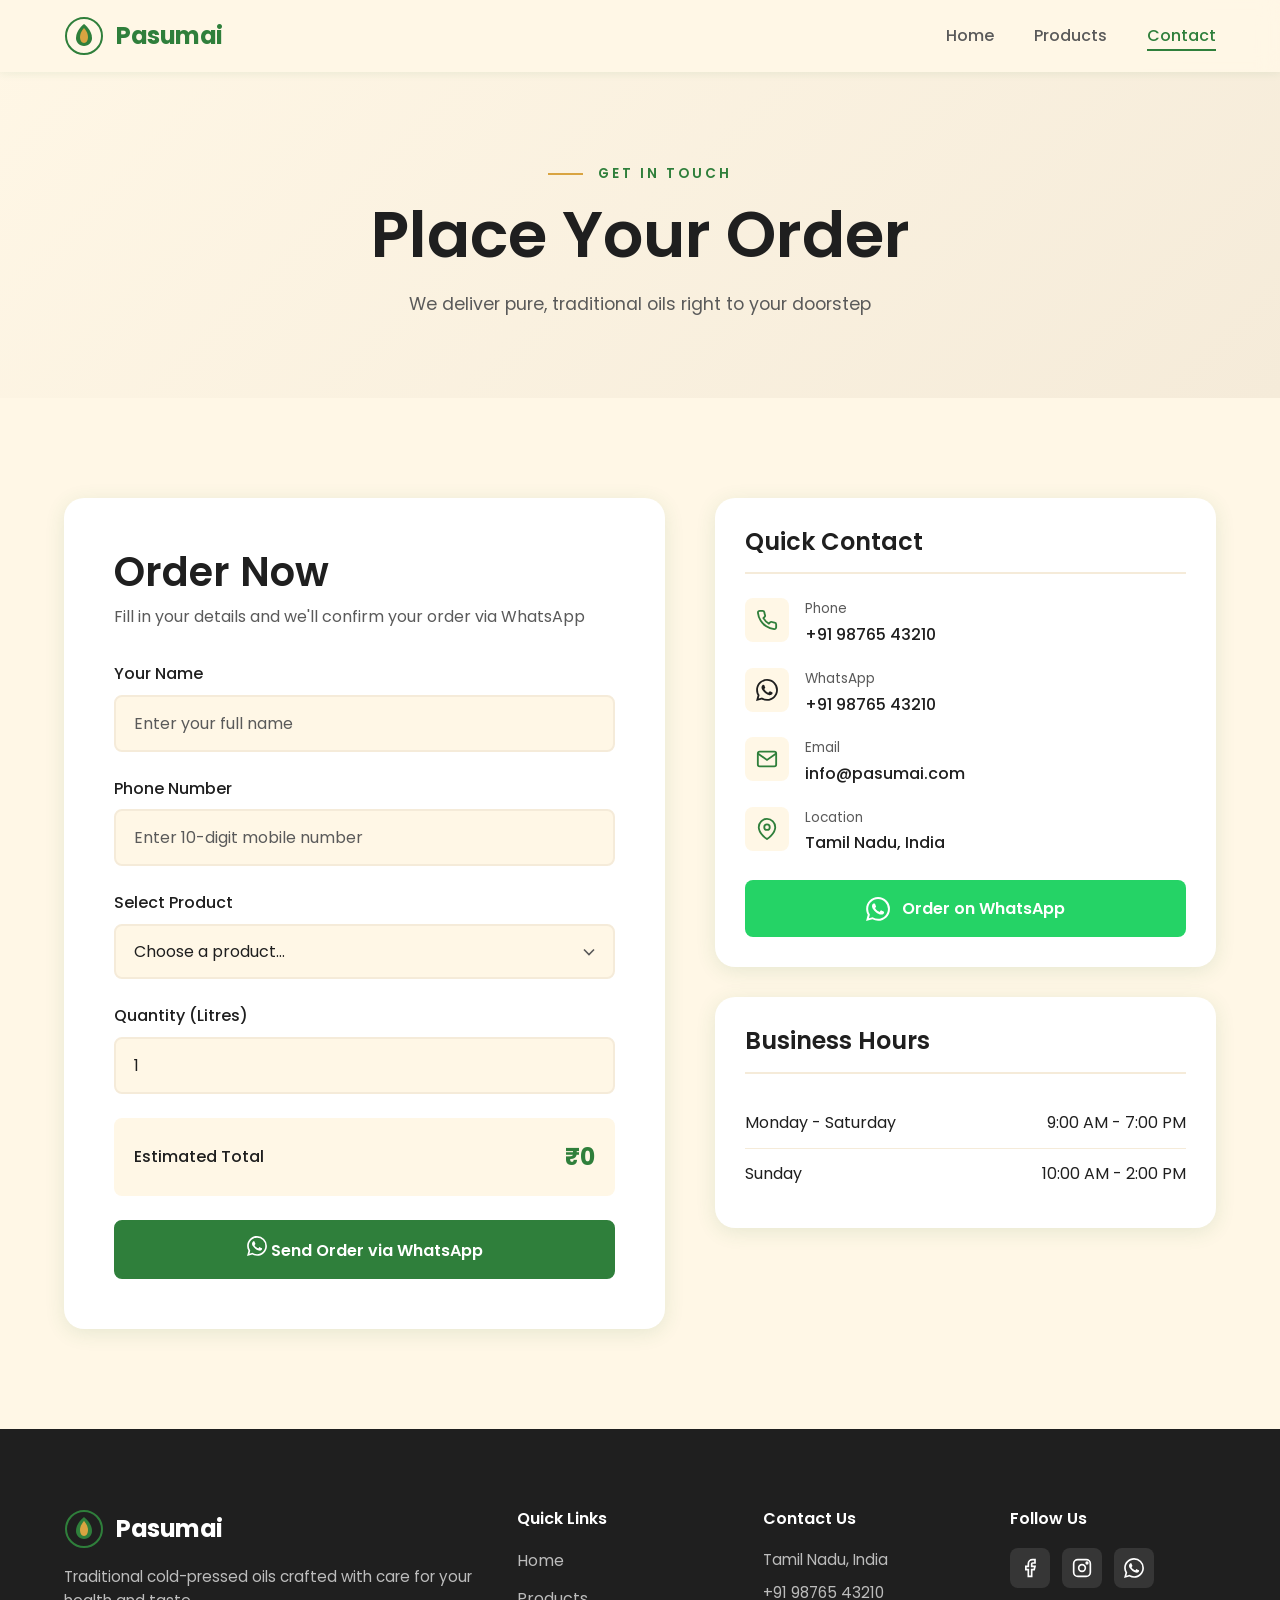
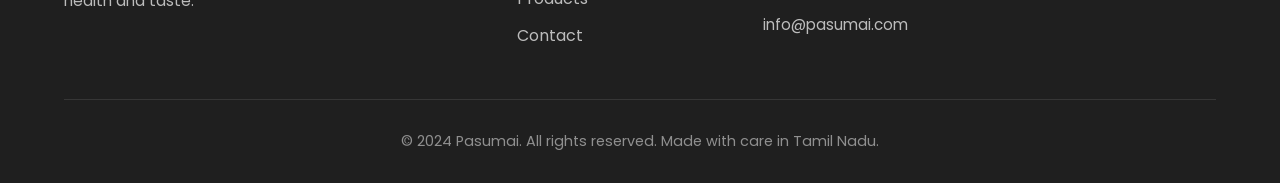
==== commit d55c6335: "whatsapp order initalized" ====
--- a/contact.html
+++ b/contact.html
@@ -59,70 +59,76 @@
   <section class="contact-section section">
     <div class="container">
       <div class="contact-grid">
-        <!-- Contact Form -->
-        <div class="contact-form-container reveal-left">
-          <div class="form-card">
-            <h2>Order Form</h2>
-            <p class="form-subtitle">Fill in your details and we'll get back to you shortly</p>
+        
+        <!-- Order Form -->
+        <div class="form-card reveal-left">
+          <h2>Order Now</h2>
+          <p class="form-subtitle">Fill in your details and we'll confirm your order via WhatsApp</p>
+
+          <form id="orderForm">
             
-            <form id="orderForm" class="order-form">
-              <div class="form-group">
-                <label for="name">Your Name *</label>
-                <input type="text" id="name" name="name" placeholder="Enter your full name" required>
-                <span class="error-message" id="nameError"></span>
-              </div>
-              
-              <div class="form-group">
-                <label for="phone">Phone Number *</label>
-                <input type="tel" id="phone" name="phone" placeholder="Enter your phone number" required>
-                <span class="error-message" id="phoneError"></span>
-              </div>
-              
-              <div class="form-group">
-                <label for="product">Select Product *</label>
-                <select id="product" name="product" required>
-                  <option value="">Choose a product</option>
-                  <option value="groundnut">Groundnut Oil - ₹220/L</option>
-                  <option value="nallennai-mandavellam">Nallennai (Mandavellam) - ₹330/L</option>
-                  <option value="nallennai-karupatti">Nallennai (Karupatti) - ₹340/L</option>
-                  <option value="coconut">Coconut Oil - ₹380/L</option>
-                </select>
-                <span class="error-message" id="productError"></span>
-              </div>
-              
-              <div class="form-group">
-                <label for="quantity">Quantity (Liters) *</label>
-                <input type="number" id="quantity" name="quantity" min="1" max="100" value="1" required>
-                <span class="error-message" id="quantityError"></span>
-              </div>
-              
-              <div class="form-group">
-                <label for="address">Delivery Address</label>
-                <textarea id="address" name="address" rows="3" placeholder="Enter your delivery address (optional)"></textarea>
-              </div>
-              
-              <div class="form-total" id="formTotal">
-                <span>Estimated Total:</span>
-                <span class="total-amount" id="totalAmount">₹0</span>
-              </div>
-              
-              <button type="submit" class="btn btn-primary btn-full">Submit Order</button>
-            </form>
-            
-            <!-- Success Message -->
-            <div id="successMessage" class="success-message hidden">
-              <div class="success-icon">
-                <svg viewBox="0 0 24 24" fill="none" stroke="currentColor" stroke-width="2">
-                  <circle cx="12" cy="12" r="10"/>
-                  <path d="M8 12l2 2 4-4"/>
-                </svg>
-              </div>
-              <h3>Order Submitted Successfully!</h3>
-              <p>Thank you for your order. We'll contact you shortly to confirm your order and arrange delivery.</p>
-            </div>
-          </div>
-        </div>
-        
+            <!-- Name -->
+            <div class="form-group">
+              <label for="name">Your Name</label>
+              <input type="text" id="name" placeholder="Enter your full name" required>
+              <span class="error-message" id="nameError"></span>
+            </div>
+
+            <!-- Phone -->
+            <div class="form-group">
+              <label for="phone">Phone Number</label>
+              <input type="tel" id="phone" placeholder="Enter 10-digit mobile number" required>
+              <span class="error-message" id="phoneError"></span>
+            </div>
+
+            <!-- Product -->
+            <div class="form-group">
+              <label for="product">Select Product</label>
+              <select id="product" required>
+                <option value="">Choose a product…</option>
+                <option value="groundnut">Groundnut Oil — ₹220 / Litre</option>
+                <option value="nallennai-mandavellam">Nallennai (Mandavellam) — ₹330 / Litre</option>
+                <option value="nallennai-karupatti">Nallennai (Karupatti) — ₹340 / Litre</option>
+                <option value="coconut">Coconut Oil — ₹380 / Litre</option>
+              </select>
+              <span class="error-message" id="productError"></span>
+            </div>
+
+            <!-- Quantity -->
+            <div class="form-group">
+              <label for="quantity">Quantity (Litres)</label>
+              <input type="number" id="quantity" placeholder="How many litres?" min="1" value="1" required>
+              <span class="error-message" id="quantityError"></span>
+            </div>
+
+            <!-- Total -->
+            <div class="form-total">
+              <span>Estimated Total</span>
+              <span class="total-amount" id="totalAmount">₹0</span>
+            </div>
+
+            <!-- Submit -->
+            <button type="submit">
+              <svg width="20" height="20" viewBox="0 0 24 24" fill="currentColor">
+                <path d="M17.472 14.382c-.297-.149-1.758-.867-2.03-.967-.273-.099-.471-.148-.67.15-.197.297-.767.966-.94 1.164-.173.199-.347.223-.644.075-.297-.15-1.255-.463-2.39-1.475-.883-.788-1.48-1.761-1.653-2.059-.173-.297-.018-.458.13-.606.134-.133.298-.347.446-.52.149-.174.198-.298.298-.497.099-.198.05-.371-.025-.52-.075-.149-.669-1.612-.916-2.207-.242-.579-.487-.5-.669-.51-.173-.008-.371-.01-.57-.01-.198 0-.52.074-.792.372-.272.297-1.04 1.016-1.04 2.479 0 1.462 1.065 2.875 1.213 3.074.149.198 2.096 3.2 5.077 4.487.709.306 1.262.489 1.694.625.712.227 1.36.195 1.871.118.571-.085 1.758-.719 2.006-1.413.248-.694.248-1.289.173-1.413-.074-.124-.272-.198-.57-.347m-5.421 7.403h-.004a9.87 9.87 0 01-5.031-1.378l-.361-.214-3.741.982.998-3.648-.235-.374a9.86 9.86 0 01-1.51-5.26c.001-5.45 4.436-9.884 9.888-9.884 2.64 0 5.122 1.03 6.988 2.898a9.825 9.825 0 012.893 6.994c-.003 5.45-4.437 9.884-9.885 9.884m8.413-18.297A11.815 11.815 0 0012.05 0C5.495 0 .16 5.335.157 11.892c0 2.096.547 4.142 1.588 5.945L.057 24l6.305-1.654a11.882 11.882 0 005.683 1.448h.005c6.554 0 11.89-5.335 11.893-11.893a11.821 11.821 0 00-3.48-8.413z"/>
+              </svg>
+              Send Order via WhatsApp
+            </button>
+          </form>
+
+          <!-- Success Message -->
+          <div id="successMessage" class="success-message hidden">
+            <div class="success-icon">
+              <svg viewBox="0 0 24 24" fill="none" stroke="currentColor" stroke-width="2">
+                <circle cx="12" cy="12" r="10"/>
+                <path d="M8 12l2 2 4-4"/>
+              </svg>
+            </div>
+            <h3>Order Submitted Successfully!</h3>
+            <p>Thank you for your order. We'll contact you shortly to confirm your order and arrange delivery.</p>
+          </div>
+        </div>
+
         <!-- Contact Info -->
         <div class="contact-info reveal-right">
           <div class="info-card">
--- a/style.css
+++ b/style.css
@@ -556,17 +556,33 @@
   height: 300px;
 }
 
+/* Primary — Green → Gold hover */
 .btn-primary {
-  background: var(--primary);
+  background-color: var(--primary);
   color: var(--white);
   border-color: var(--primary);
 }
 
 .btn-primary:hover {
-  background: var(--primary-dark);
-  border-color: var(--primary-dark);
+  background-color: var(--accent);
+  border-color: var(--accent);
   transform: translateY(-2px);
-  box-shadow: var(--shadow-md);
+  box-shadow: 0 8px 25px rgba(217, 164, 65, 0.35);
+}
+
+.btn-primary:active {
+  transform: translateY(0);
+  box-shadow: var(--shadow-sm);
+}
+
+/* Primary disabled state (for form submission) */
+.btn-primary:disabled {
+  background-color: var(--primary-light);
+  border-color: var(--primary-light);
+  cursor: not-allowed;
+  transform: none;
+  box-shadow: none;
+  opacity: 0.75;
 }
 
 .btn-outline {
@@ -579,6 +595,7 @@
   background: var(--primary);
   color: var(--white);
   transform: translateY(-2px);
+  box-shadow: var(--shadow-md);
 }
 
 .btn-light {
@@ -983,6 +1000,20 @@
   max-width: 500px;
   margin-left: auto;
   margin-right: auto;
+}
+
+/* CTA button uses gold on green background */
+.cta-section .btn-primary {
+  background-color: var(--accent);
+  border-color: var(--accent);
+  color: var(--text-dark);
+}
+
+.cta-section .btn-primary:hover {
+  background-color: var(--white);
+  border-color: var(--white);
+  color: var(--primary);
+  box-shadow: 0 8px 25px rgba(255, 255, 255, 0.3);
 }
 
 /* ================================
@@ -1419,6 +1450,7 @@
   border-color: #DC3545;
 }
 
+/* Form total row */
 .form-total {
   display: flex;
   justify-content: space-between;
@@ -1436,6 +1468,44 @@
   color: var(--primary);
 }
 
+/* Form submit button — green bg, gold hover */
+.form-card button[type="submit"] {
+  background-color: var(--primary);
+  color: var(--white);
+  padding: 14px 20px;
+  border: 2px solid var(--primary);
+  border-radius: var(--radius-sm);
+  cursor: pointer;
+  font-family: inherit;
+  font-size: 1rem;
+  font-weight: 600;
+  width: 100%;
+  transition: var(--transition);
+  position: relative;
+  overflow: hidden;
+}
+
+.form-card button[type="submit"]:hover {
+  background-color: var(--accent);
+  border-color: var(--accent);
+  transform: translateY(-2px);
+  box-shadow: 0 8px 25px rgba(217, 164, 65, 0.35);
+}
+
+.form-card button[type="submit"]:active {
+  transform: translateY(0);
+  box-shadow: var(--shadow-sm);
+}
+
+.form-card button[type="submit"]:disabled {
+  background-color: var(--primary-light);
+  border-color: var(--primary-light);
+  cursor: not-allowed;
+  transform: none;
+  box-shadow: none;
+  opacity: 0.75;
+}
+
 /* Success Message */
 .success-message {
   text-align: center;
@@ -1533,6 +1603,7 @@
   color: var(--text-dark);
 }
 
+/* WhatsApp button */
 .whatsapp-btn {
   display: flex;
   align-items: center;
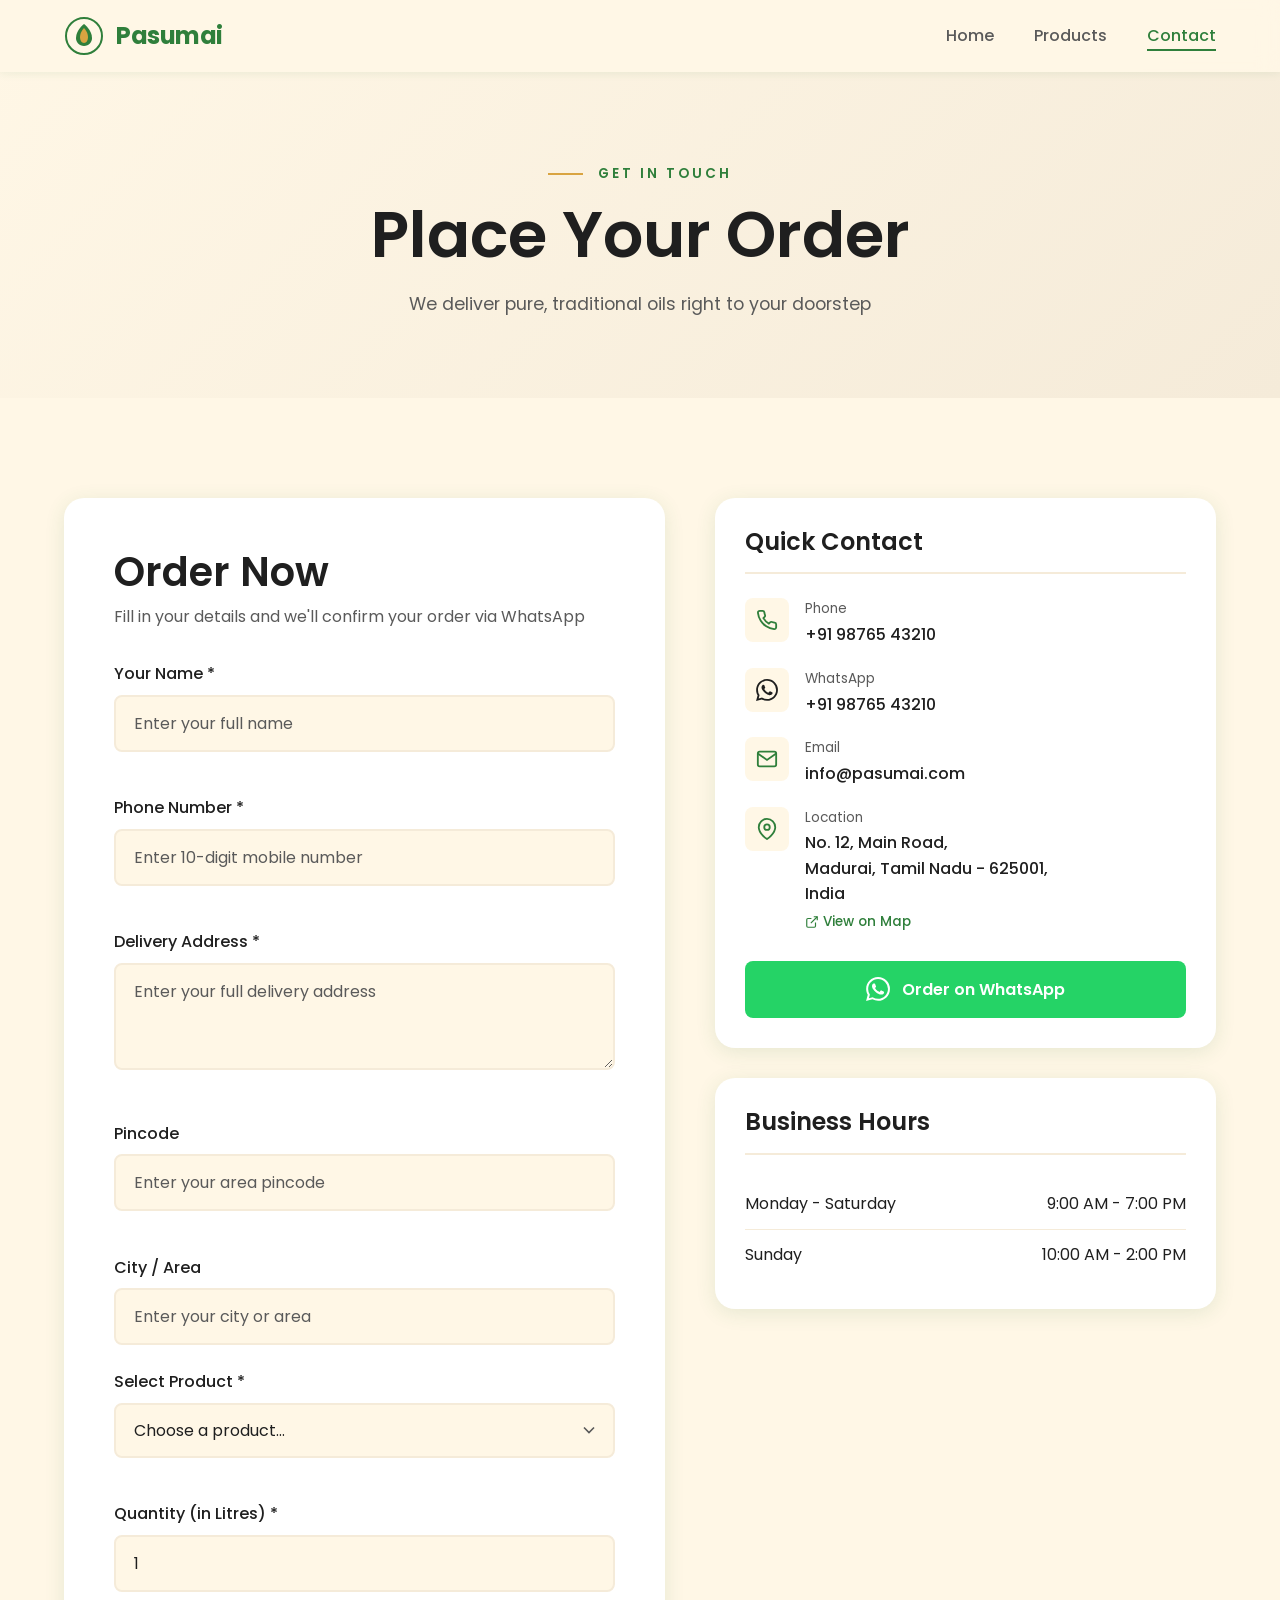
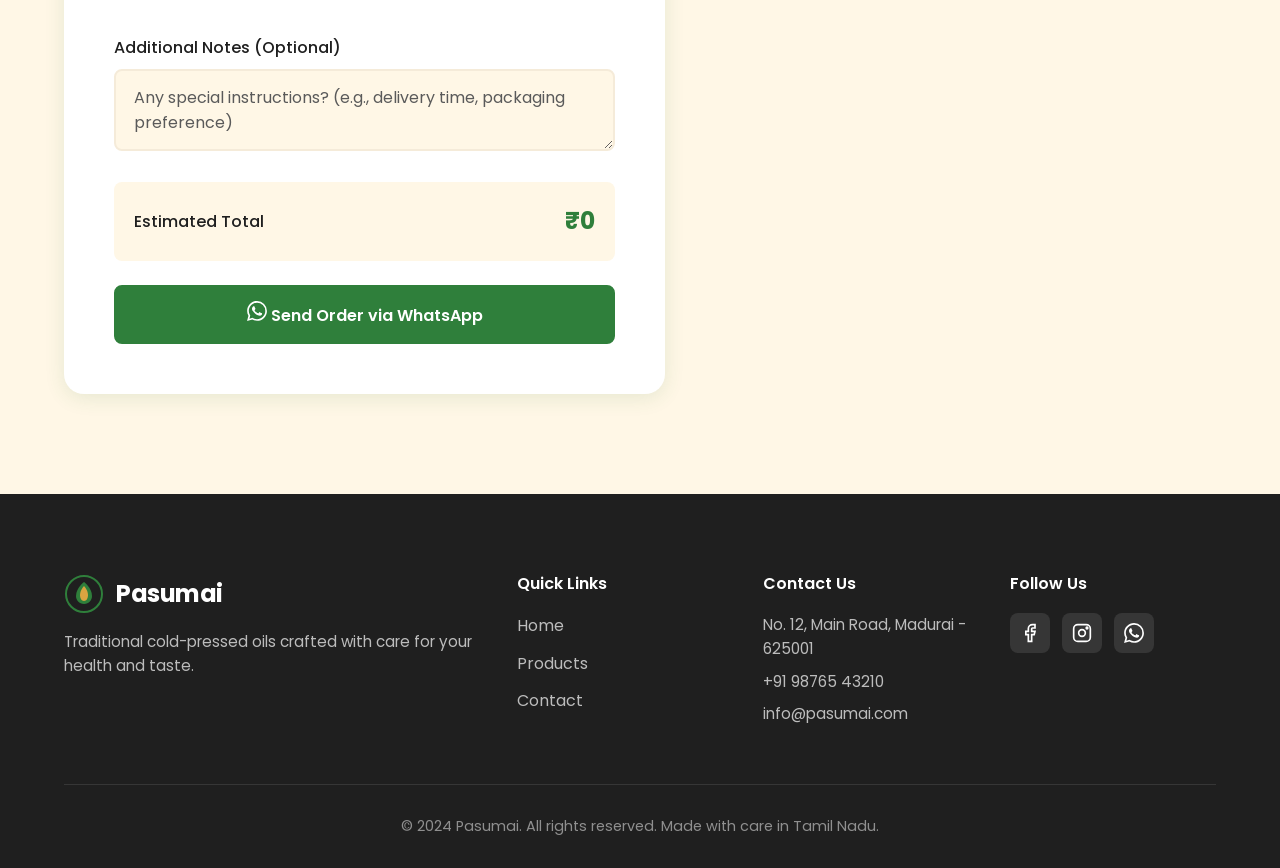
==== commit 15e6d4c8: "images updated" ====
--- a/contact.html
+++ b/contact.html
@@ -65,25 +65,48 @@
           <h2>Order Now</h2>
           <p class="form-subtitle">Fill in your details and we'll confirm your order via WhatsApp</p>
 
-          <form id="orderForm">
+          <form id="orderForm" novalidate>
             
+            <!-- Hidden Business Number -->
+            <input type="hidden" id="businessNumber" value="919876543210">
+
             <!-- Name -->
             <div class="form-group">
-              <label for="name">Your Name</label>
+              <label for="name">Your Name *</label>
               <input type="text" id="name" placeholder="Enter your full name" required>
               <span class="error-message" id="nameError"></span>
             </div>
 
             <!-- Phone -->
             <div class="form-group">
-              <label for="phone">Phone Number</label>
-              <input type="tel" id="phone" placeholder="Enter 10-digit mobile number" required>
+              <label for="phone">Phone Number *</label>
+              <input type="tel" id="phone" placeholder="Enter 10-digit mobile number" pattern="[0-9]{10}" maxlength="10" required>
               <span class="error-message" id="phoneError"></span>
             </div>
 
+            <!-- Address -->
+            <div class="form-group">
+              <label for="address">Delivery Address *</label>
+              <textarea id="address" placeholder="Enter your full delivery address" rows="3" required></textarea>
+              <span class="error-message" id="addressError"></span>
+            </div>
+
+            <!-- Pincode -->
+            <div class="form-group">
+              <label for="pincode">Pincode</label>
+              <input type="text" id="pincode" placeholder="Enter your area pincode" maxlength="6" pattern="[0-9]{6}">
+              <span class="error-message" id="pincodeError"></span>
+            </div>
+
+            <!-- City / Area -->
+            <div class="form-group">
+              <label for="city">City / Area</label>
+              <input type="text" id="city" placeholder="Enter your city or area">
+            </div>
+
             <!-- Product -->
             <div class="form-group">
-              <label for="product">Select Product</label>
+              <label for="product">Select Product *</label>
               <select id="product" required>
                 <option value="">Choose a product…</option>
                 <option value="groundnut">Groundnut Oil — ₹220 / Litre</option>
@@ -96,9 +119,15 @@
 
             <!-- Quantity -->
             <div class="form-group">
-              <label for="quantity">Quantity (Litres)</label>
+              <label for="quantity">Quantity (in Litres) *</label>
               <input type="number" id="quantity" placeholder="How many litres?" min="1" value="1" required>
               <span class="error-message" id="quantityError"></span>
+            </div>
+
+            <!-- Notes -->
+            <div class="form-group">
+              <label for="notes">Additional Notes (Optional)</label>
+              <textarea id="notes" placeholder="Any special instructions? (e.g., delivery time, packaging preference)" rows="2"></textarea>
             </div>
 
             <!-- Total -->
@@ -108,7 +137,7 @@
             </div>
 
             <!-- Submit -->
-            <button type="submit">
+            <button type="submit" aria-label="Send order via WhatsApp">
               <svg width="20" height="20" viewBox="0 0 24 24" fill="currentColor">
                 <path d="M17.472 14.382c-.297-.149-1.758-.867-2.03-.967-.273-.099-.471-.148-.67.15-.197.297-.767.966-.94 1.164-.173.199-.347.223-.644.075-.297-.15-1.255-.463-2.39-1.475-.883-.788-1.48-1.761-1.653-2.059-.173-.297-.018-.458.13-.606.134-.133.298-.347.446-.52.149-.174.198-.298.298-.497.099-.198.05-.371-.025-.52-.075-.149-.669-1.612-.916-2.207-.242-.579-.487-.5-.669-.51-.173-.008-.371-.01-.57-.01-.198 0-.52.074-.792.372-.272.297-1.04 1.016-1.04 2.479 0 1.462 1.065 2.875 1.213 3.074.149.198 2.096 3.2 5.077 4.487.709.306 1.262.489 1.694.625.712.227 1.36.195 1.871.118.571-.085 1.758-.719 2.006-1.413.248-.694.248-1.289.173-1.413-.074-.124-.272-.198-.57-.347m-5.421 7.403h-.004a9.87 9.87 0 01-5.031-1.378l-.361-.214-3.741.982.998-3.648-.235-.374a9.86 9.86 0 01-1.51-5.26c.001-5.45 4.436-9.884 9.888-9.884 2.64 0 5.122 1.03 6.988 2.898a9.825 9.825 0 012.893 6.994c-.003 5.45-4.437 9.884-9.885 9.884m8.413-18.297A11.815 11.815 0 0012.05 0C5.495 0 .16 5.335.157 11.892c0 2.096.547 4.142 1.588 5.945L.057 24l6.305-1.654a11.882 11.882 0 005.683 1.448h.005c6.554 0 11.89-5.335 11.893-11.893a11.821 11.821 0 00-3.48-8.413z"/>
               </svg>
@@ -141,7 +170,7 @@
               </div>
               <div>
                 <p class="label">Phone</p>
-                <p class="value">+91 98765 43210</p>
+                <p class="value"><a href="tel:+919876543210">+91 98765 43210</a></p>
               </div>
             </div>
             <div class="contact-item">
@@ -152,7 +181,7 @@
               </div>
               <div>
                 <p class="label">WhatsApp</p>
-                <p class="value">+91 98765 43210</p>
+                <p class="value"><a href="tel:+919876543210">+91 98765 43210</a></p>
               </div>
             </div>
             <div class="contact-item">
@@ -164,7 +193,7 @@
               </div>
               <div>
                 <p class="label">Email</p>
-                <p class="value">info@pasumai.com</p>
+                <p class="value"><a href="mailto:info@pasumai.com">info@pasumai.com</a></p>
               </div>
             </div>
             <div class="contact-item">
@@ -176,7 +205,19 @@
               </div>
               <div>
                 <p class="label">Location</p>
-                <p class="value">Tamil Nadu, India</p>
+                <p class="value">
+                  No. 12, Main Road,<br>
+                  Madurai, Tamil Nadu - 625001,<br>
+                  India
+                </p>
+                <a href="https://maps.google.com/?q=No.12+Main+Road+Madurai+Tamil+Nadu+625001" target="_blank" rel="noopener noreferrer" class="map-link">
+                  <svg viewBox="0 0 24 24" fill="none" stroke="currentColor" stroke-width="2">
+                    <path d="M18 13v6a2 2 0 0 1-2 2H5a2 2 0 0 1-2-2V8a2 2 0 0 1 2-2h6"/>
+                    <polyline points="15 3 21 3 21 9"/>
+                    <line x1="10" y1="14" x2="21" y2="3"/>
+                  </svg>
+                  View on Map
+                </a>
               </div>
             </div>
             
@@ -231,9 +272,9 @@
         </div>
         <div class="footer-contact">
           <h4>Contact Us</h4>
-          <p>Tamil Nadu, India</p>
-          <p>+91 98765 43210</p>
-          <p>info@pasumai.com</p>
+          <p>No. 12, Main Road, Madurai - 625001</p>
+          <p><a href="tel:+919876543210" style="color:inherit;text-decoration:none;">+91 98765 43210</a></p>
+          <p><a href="mailto:info@pasumai.com" style="color:inherit;text-decoration:none;">info@pasumai.com</a></p>
         </div>
         <div class="footer-social">
           <h4>Follow Us</h4>
--- a/style.css
+++ b/style.css
@@ -77,7 +77,7 @@
 .container {
   width: 100%;
   max-width: 1200px;
-  margin: 0 auto;
+  margin: 0 auto; 
   padding: 0 24px;
 }
 
@@ -882,6 +882,7 @@
 .product-image {
   position: relative;
   overflow: hidden;
+  height: 400px;
 }
 
 .product-placeholder {
@@ -1429,6 +1430,10 @@
   color: var(--text-muted);
 }
 
+.form-group textarea {
+  resize: vertical;
+}
+
 .form-group select {
   cursor: pointer;
   appearance: none;
@@ -1438,16 +1443,19 @@
   background-size: 20px;
 }
 
+/* Error Styles */
 .error-message {
   display: block;
-  color: #DC3545;
-  font-size: 0.85rem;
-  margin-top: 6px;
-}
-
-.form-group.error input,
-.form-group.error select {
-  border-color: #DC3545;
+  color: #e74c3c;
+  font-size: 0.8rem;
+  margin-top: 4px;
+  min-height: 1.2em;
+}
+
+.form-group input.input-error,
+.form-group textarea.input-error,
+.form-group select.input-error {
+  border-color: #e74c3c !important;
 }
 
 /* Form total row */
@@ -1603,6 +1611,39 @@
   color: var(--text-dark);
 }
 
+/* Clickable Contact Links */
+.contact-item .value a {
+  color: var(--text-dark);
+  text-decoration: none;
+  transition: color 0.2s ease;
+}
+
+.contact-item .value a:hover {
+  color: var(--primary);
+}
+
+/* View on Map Link */
+.map-link {
+  display: inline-flex;
+  align-items: center;
+  gap: 4px;
+  color: var(--primary);
+  font-size: 0.85rem;
+  font-weight: 500;
+  text-decoration: none;
+  margin-top: 4px;
+  transition: color 0.2s ease;
+}
+
+.map-link:hover {
+  color: var(--accent);
+}
+
+.map-link svg {
+  width: 14px;
+  height: 14px;
+}
+
 /* WhatsApp button */
 .whatsapp-btn {
   display: flex;
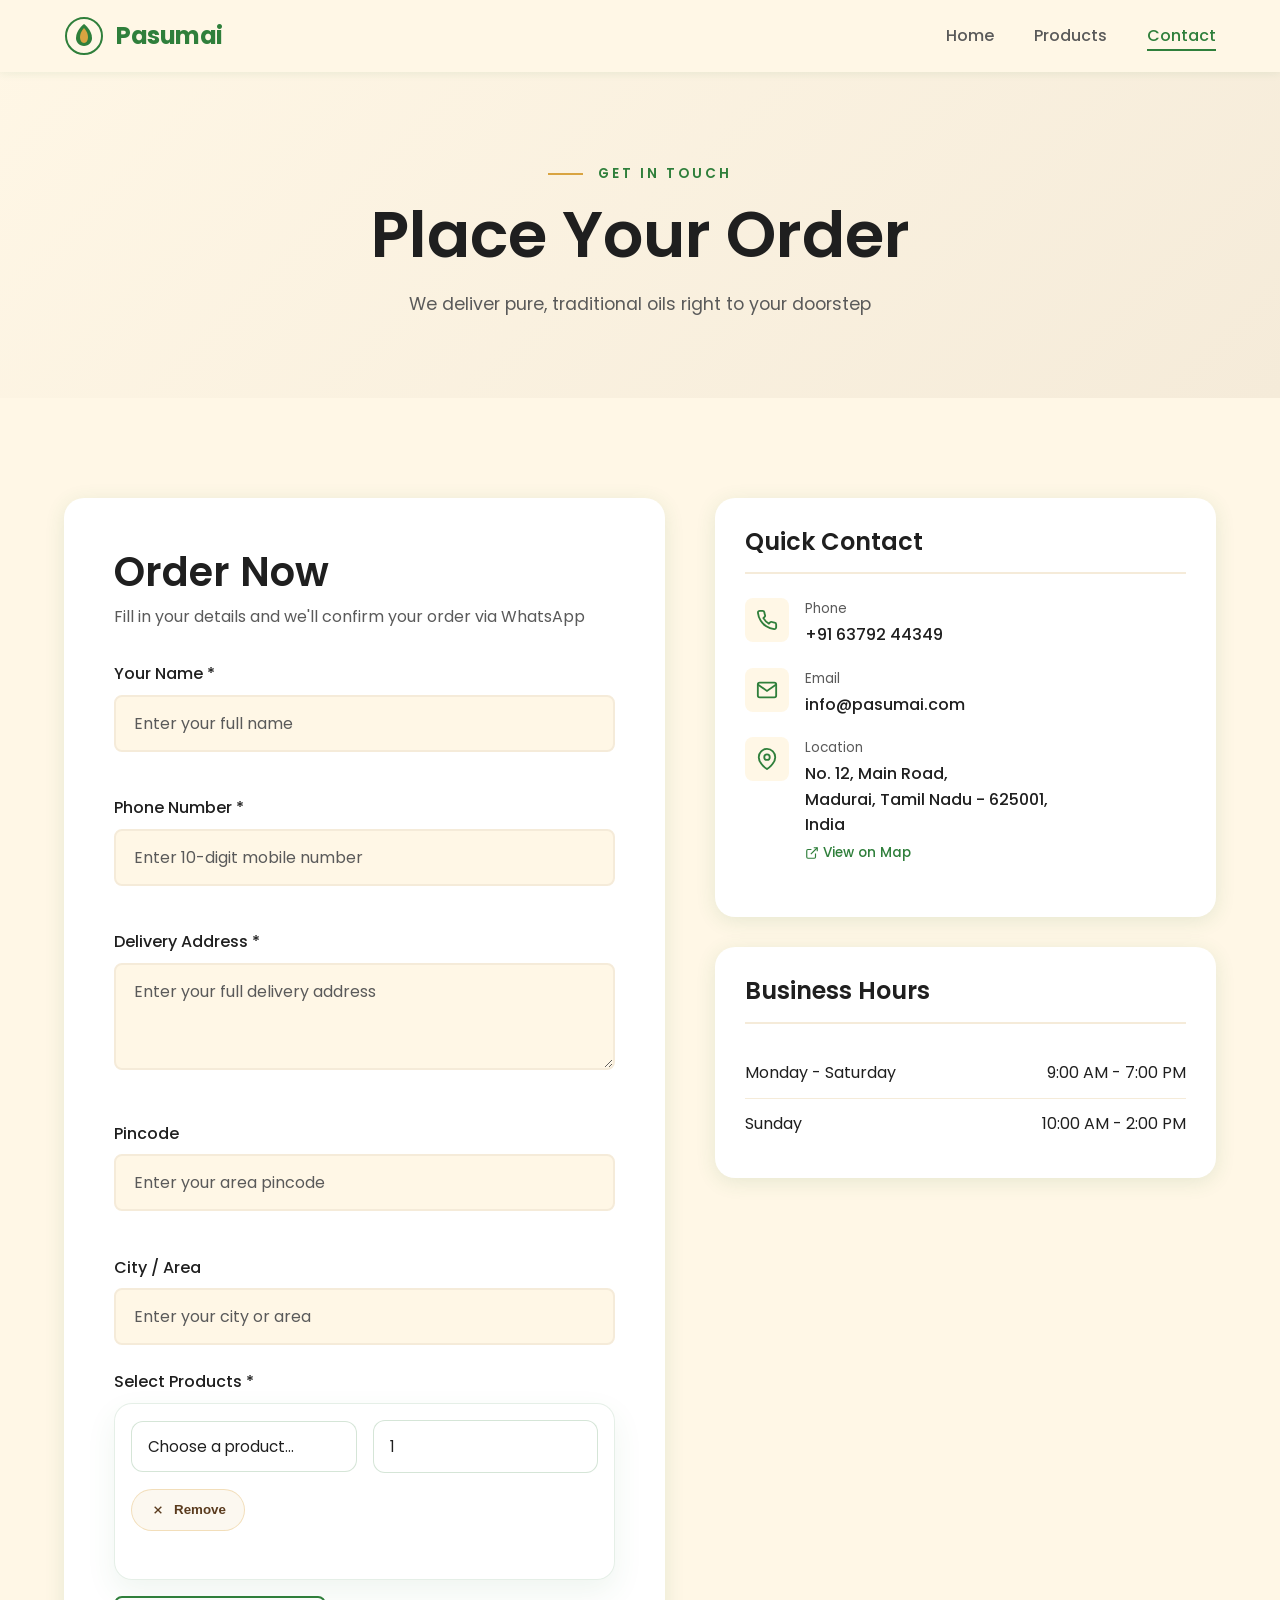
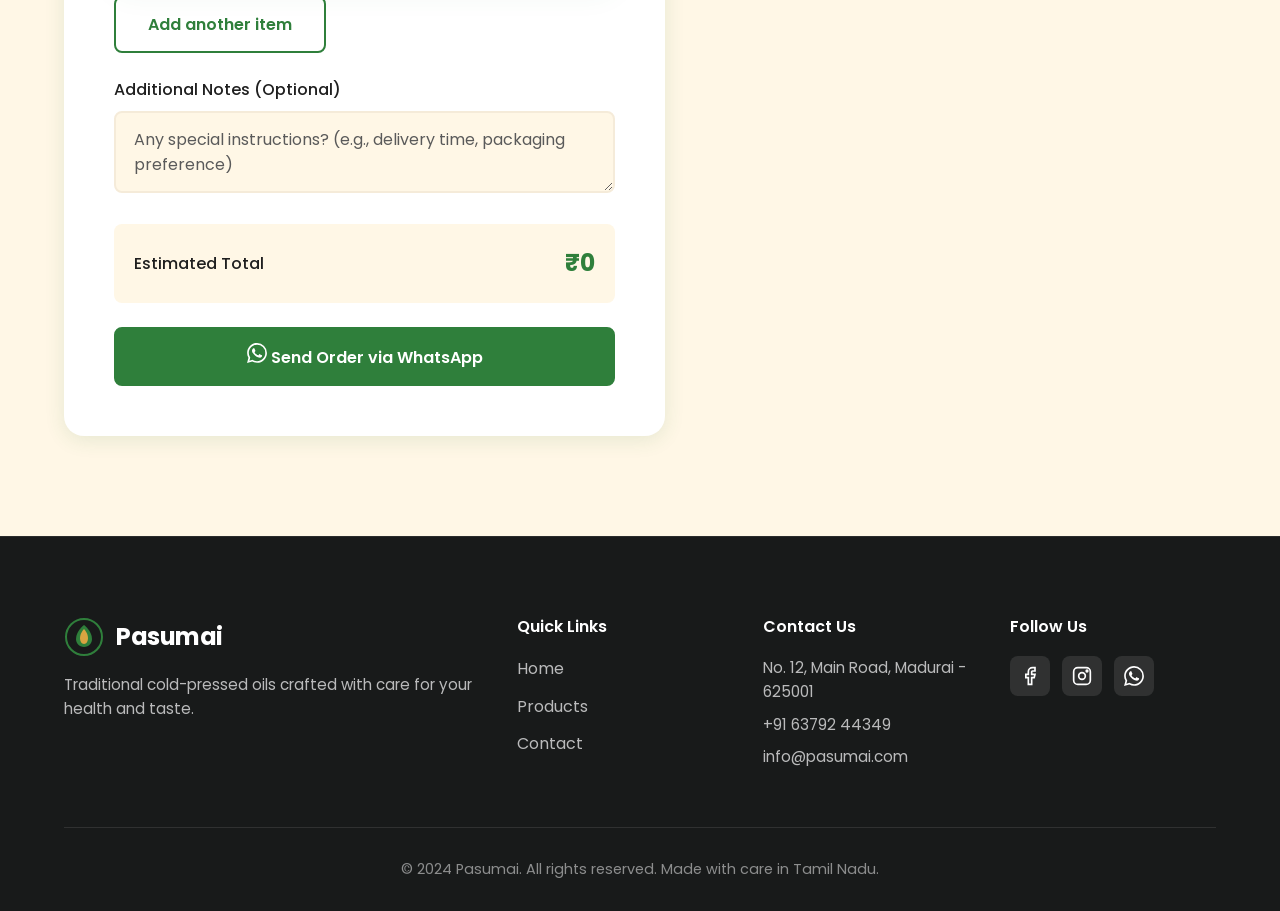
==== commit 03a4a278: "whatsapporderworking" ====
--- a/contact.html
+++ b/contact.html
@@ -68,7 +68,7 @@
           <form id="orderForm" novalidate>
             
             <!-- Hidden Business Number -->
-            <input type="hidden" id="businessNumber" value="919876543210">
+            <input type="hidden" id="businessNumber" value="916379244349">
 
             <!-- Name -->
             <div class="form-group">
@@ -104,24 +104,11 @@
               <input type="text" id="city" placeholder="Enter your city or area">
             </div>
 
-            <!-- Product -->
-            <div class="form-group">
-              <label for="product">Select Product *</label>
-              <select id="product" required>
-                <option value="">Choose a product…</option>
-                <option value="groundnut">Groundnut Oil — ₹220 / Litre</option>
-                <option value="nallennai-mandavellam">Nallennai (Mandavellam) — ₹330 / Litre</option>
-                <option value="nallennai-karupatti">Nallennai (Karupatti) — ₹340 / Litre</option>
-                <option value="coconut">Coconut Oil — ₹380 / Litre</option>
-              </select>
-              <span class="error-message" id="productError"></span>
-            </div>
-
-            <!-- Quantity -->
-            <div class="form-group">
-              <label for="quantity">Quantity (in Litres) *</label>
-              <input type="number" id="quantity" placeholder="How many litres?" min="1" value="1" required>
-              <span class="error-message" id="quantityError"></span>
+            <!-- Products -->
+            <div class="form-group">
+              <label>Select Products *</label>
+              <div id="orderItems"></div>
+              <button type="button" id="addItemBtn" class="btn btn-outline">Add another item</button>
             </div>
 
             <!-- Notes -->
@@ -170,18 +157,7 @@
               </div>
               <div>
                 <p class="label">Phone</p>
-                <p class="value"><a href="tel:+919876543210">+91 98765 43210</a></p>
-              </div>
-            </div>
-            <div class="contact-item">
-              <div class="contact-icon">
-                <svg viewBox="0 0 24 24" fill="currentColor">
-                  <path d="M17.472 14.382c-.297-.149-1.758-.867-2.03-.967-.273-.099-.471-.148-.67.15-.197.297-.767.966-.94 1.164-.173.199-.347.223-.644.075-.297-.15-1.255-.463-2.39-1.475-.883-.788-1.48-1.761-1.653-2.059-.173-.297-.018-.458.13-.606.134-.133.298-.347.446-.52.149-.174.198-.298.298-.497.099-.198.05-.371-.025-.52-.075-.149-.669-1.612-.916-2.207-.242-.579-.487-.5-.669-.51-.173-.008-.371-.01-.57-.01-.198 0-.52.074-.792.372-.272.297-1.04 1.016-1.04 2.479 0 1.462 1.065 2.875 1.213 3.074.149.198 2.096 3.2 5.077 4.487.709.306 1.262.489 1.694.625.712.227 1.36.195 1.871.118.571-.085 1.758-.719 2.006-1.413.248-.694.248-1.289.173-1.413-.074-.124-.272-.198-.57-.347m-5.421 7.403h-.004a9.87 9.87 0 01-5.031-1.378l-.361-.214-3.741.982.998-3.648-.235-.374a9.86 9.86 0 01-1.51-5.26c.001-5.45 4.436-9.884 9.888-9.884 2.64 0 5.122 1.03 6.988 2.898a9.825 9.825 0 012.893 6.994c-.003 5.45-4.437 9.884-9.885 9.884m8.413-18.297A11.815 11.815 0 0012.05 0C5.495 0 .16 5.335.157 11.892c0 2.096.547 4.142 1.588 5.945L.057 24l6.305-1.654a11.882 11.882 0 005.683 1.448h.005c6.554 0 11.89-5.335 11.893-11.893a11.821 11.821 0 00-3.48-8.413z"/>
-                </svg>
-              </div>
-              <div>
-                <p class="label">WhatsApp</p>
-                <p class="value"><a href="tel:+919876543210">+91 98765 43210</a></p>
+                <p class="value"><a href="tel:+916379244349">+91 63792 44349</a></p>
               </div>
             </div>
             <div class="contact-item">
@@ -221,12 +197,6 @@
               </div>
             </div>
             
-            <a href="https://wa.me/919876543210?text=Hi,%20I'm%20interested%20in%20ordering%20Pasumai%20cold-pressed%20oils." target="_blank" class="whatsapp-btn">
-              <svg viewBox="0 0 24 24" fill="currentColor">
-                <path d="M17.472 14.382c-.297-.149-1.758-.867-2.03-.967-.273-.099-.471-.148-.67.15-.197.297-.767.966-.94 1.164-.173.199-.347.223-.644.075-.297-.15-1.255-.463-2.39-1.475-.883-.788-1.48-1.761-1.653-2.059-.173-.297-.018-.458.13-.606.134-.133.298-.347.446-.52.149-.174.198-.298.298-.497.099-.198.05-.371-.025-.52-.075-.149-.669-1.612-.916-2.207-.242-.579-.487-.5-.669-.51-.173-.008-.371-.01-.57-.01-.198 0-.52.074-.792.372-.272.297-1.04 1.016-1.04 2.479 0 1.462 1.065 2.875 1.213 3.074.149.198 2.096 3.2 5.077 4.487.709.306 1.262.489 1.694.625.712.227 1.36.195 1.871.118.571-.085 1.758-.719 2.006-1.413.248-.694.248-1.289.173-1.413-.074-.124-.272-.198-.57-.347m-5.421 7.403h-.004a9.87 9.87 0 01-5.031-1.378l-.361-.214-3.741.982.998-3.648-.235-.374a9.86 9.86 0 01-1.51-5.26c.001-5.45 4.436-9.884 9.888-9.884 2.64 0 5.122 1.03 6.988 2.898a9.825 9.825 0 012.893 6.994c-.003 5.45-4.437 9.884-9.885 9.884m8.413-18.297A11.815 11.815 0 0012.05 0C5.495 0 .16 5.335.157 11.892c0 2.096.547 4.142 1.588 5.945L.057 24l6.305-1.654a11.882 11.882 0 005.683 1.448h.005c6.554 0 11.89-5.335 11.893-11.893a11.821 11.821 0 00-3.48-8.413z"/>
-              </svg>
-              Order on WhatsApp
-            </a>
           </div>
           
           <div class="hours-card">
@@ -273,7 +243,7 @@
         <div class="footer-contact">
           <h4>Contact Us</h4>
           <p>No. 12, Main Road, Madurai - 625001</p>
-          <p><a href="tel:+919876543210" style="color:inherit;text-decoration:none;">+91 98765 43210</a></p>
+          <p><a href="tel:+916379244349" style="color:inherit;text-decoration:none;">+91 63792 44349</a></p>
           <p><a href="mailto:info@pasumai.com" style="color:inherit;text-decoration:none;">info@pasumai.com</a></p>
         </div>
         <div class="footer-social">
--- a/style.css
+++ b/style.css
@@ -158,8 +158,7 @@
   left: 0;
   width: 100%;
   z-index: 1000;
-  background: rgba(255, 247, 230, 0.95);
-  backdrop-filter: blur(10px);
+  background: rgba(255, 247, 230, 0.98);
   box-shadow: var(--shadow-sm);
   transition: var(--transition);
 }
@@ -614,6 +613,78 @@
   width: 100%;
 }
 
+.order-item {
+  background: rgba(255, 255, 255, 0.92);
+  border: 1px solid rgba(47, 127, 59, 0.12);
+  box-shadow: 0 12px 30px rgba(47, 127, 59, 0.08);
+  border-radius: 18px;
+  padding: 16px;
+  margin-bottom: 16px;
+}
+
+.order-item-row {
+  display: flex;
+  align-items: center;
+  gap: 16px;
+  flex-wrap: wrap;
+}
+
+.order-item .product,
+.order-item .quantity {
+  flex: 1 1 220px;
+  min-width: 180px;
+  border: 1px solid rgba(47, 127, 59, 0.2);
+  background: #fff;
+  border-radius: 12px;
+  padding: 14px 16px;
+  font-size: 0.95rem;
+  color: var(--text-dark);
+}
+
+.order-item .product {
+  padding-right: 12px;
+}
+
+.remove-item {
+  display: inline-flex;
+  align-items: center;
+  justify-content: center;
+  gap: 8px;
+  padding: 12px 18px;
+  border-radius: 999px;
+  border: 1px solid rgba(217, 164, 65, 0.3);
+  background: rgba(217, 164, 65, 0.08);
+  color: var(--brown);
+  font-weight: 600;
+  transition: var(--transition);
+  cursor: pointer;
+}
+
+.remove-item:hover {
+  background: rgba(217, 164, 65, 0.18);
+  transform: translateY(-1px);
+}
+
+.remove-item svg {
+  width: 16px;
+  height: 16px;
+  fill: none;
+  stroke: var(--brown);
+  stroke-width: 2;
+}
+
+.order-item-errors {
+  display: flex;
+  flex-wrap: wrap;
+  gap: 12px;
+  margin-top: 12px;
+}
+
+.order-item-errors .error-message {
+  color: #b34444;
+  font-size: 0.85rem;
+}
+
 /* ================================
    SECTION HEADERS
    ================================ */
@@ -876,7 +947,7 @@
 
 .product-card:hover {
   transform: translateY(-8px);
-  box-shadow: var(--shadow-lg);
+  box-shadow: 0 30px 90px rgba(47, 127, 59, 0.12);
 }
 
 .product-image {
@@ -1021,9 +1092,10 @@
    FOOTER
    ================================ */
 .footer {
-  background: var(--text-dark);
+  background: rgba(15, 17, 18, 0.96);
   color: var(--white);
   padding: 80px 0 30px;
+  border-top: 1px solid rgba(255, 255, 255, 0.08);
 }
 
 .footer-grid {
@@ -1185,7 +1257,7 @@
 }
 
 .product-card-full:hover {
-  box-shadow: var(--shadow-lg);
+  box-shadow: 0 30px 90px rgba(47, 127, 59, 0.12);
 }
 
 .product-card-full.featured {
@@ -1301,6 +1373,7 @@
 
 .variant-card {
   background: var(--white);
+  border: 1px solid rgba(47, 127, 59, 0.12);
   padding: 24px;
   border-radius: var(--radius-md);
   box-shadow: var(--shadow-sm);
